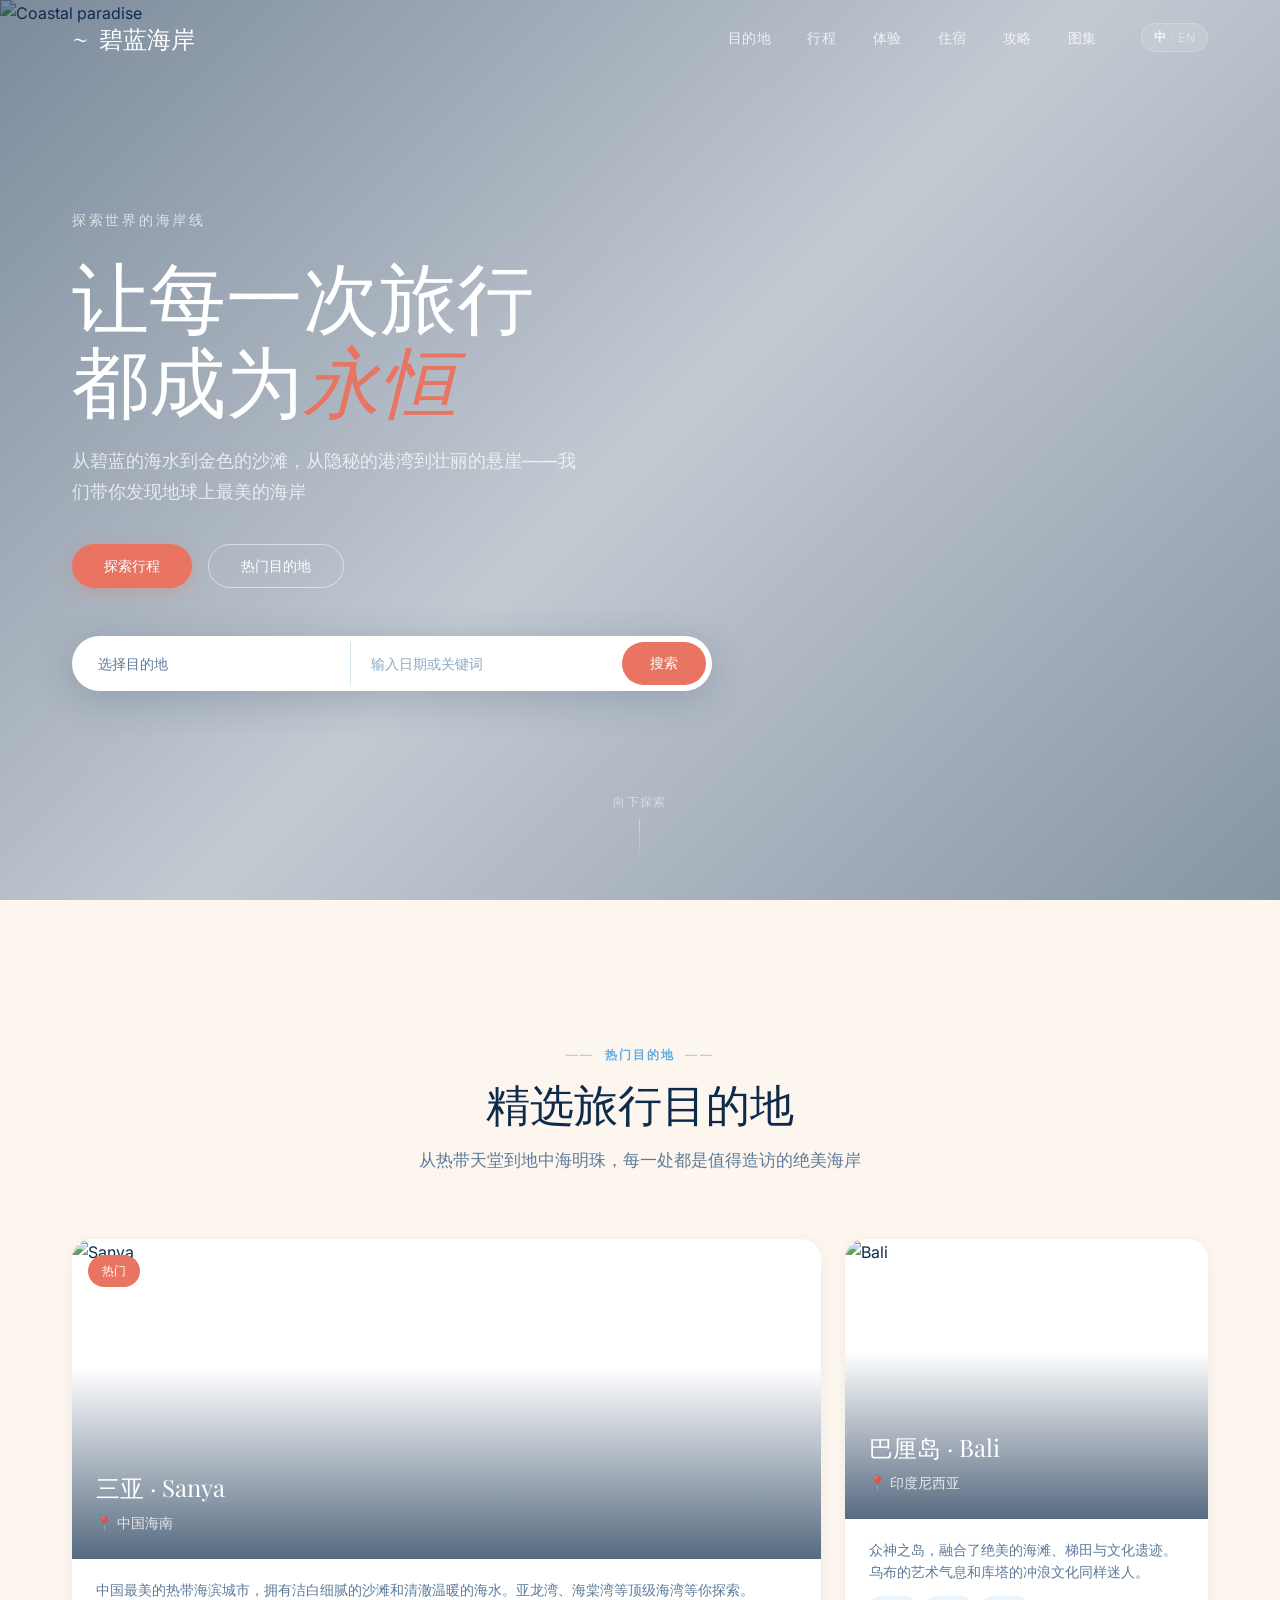
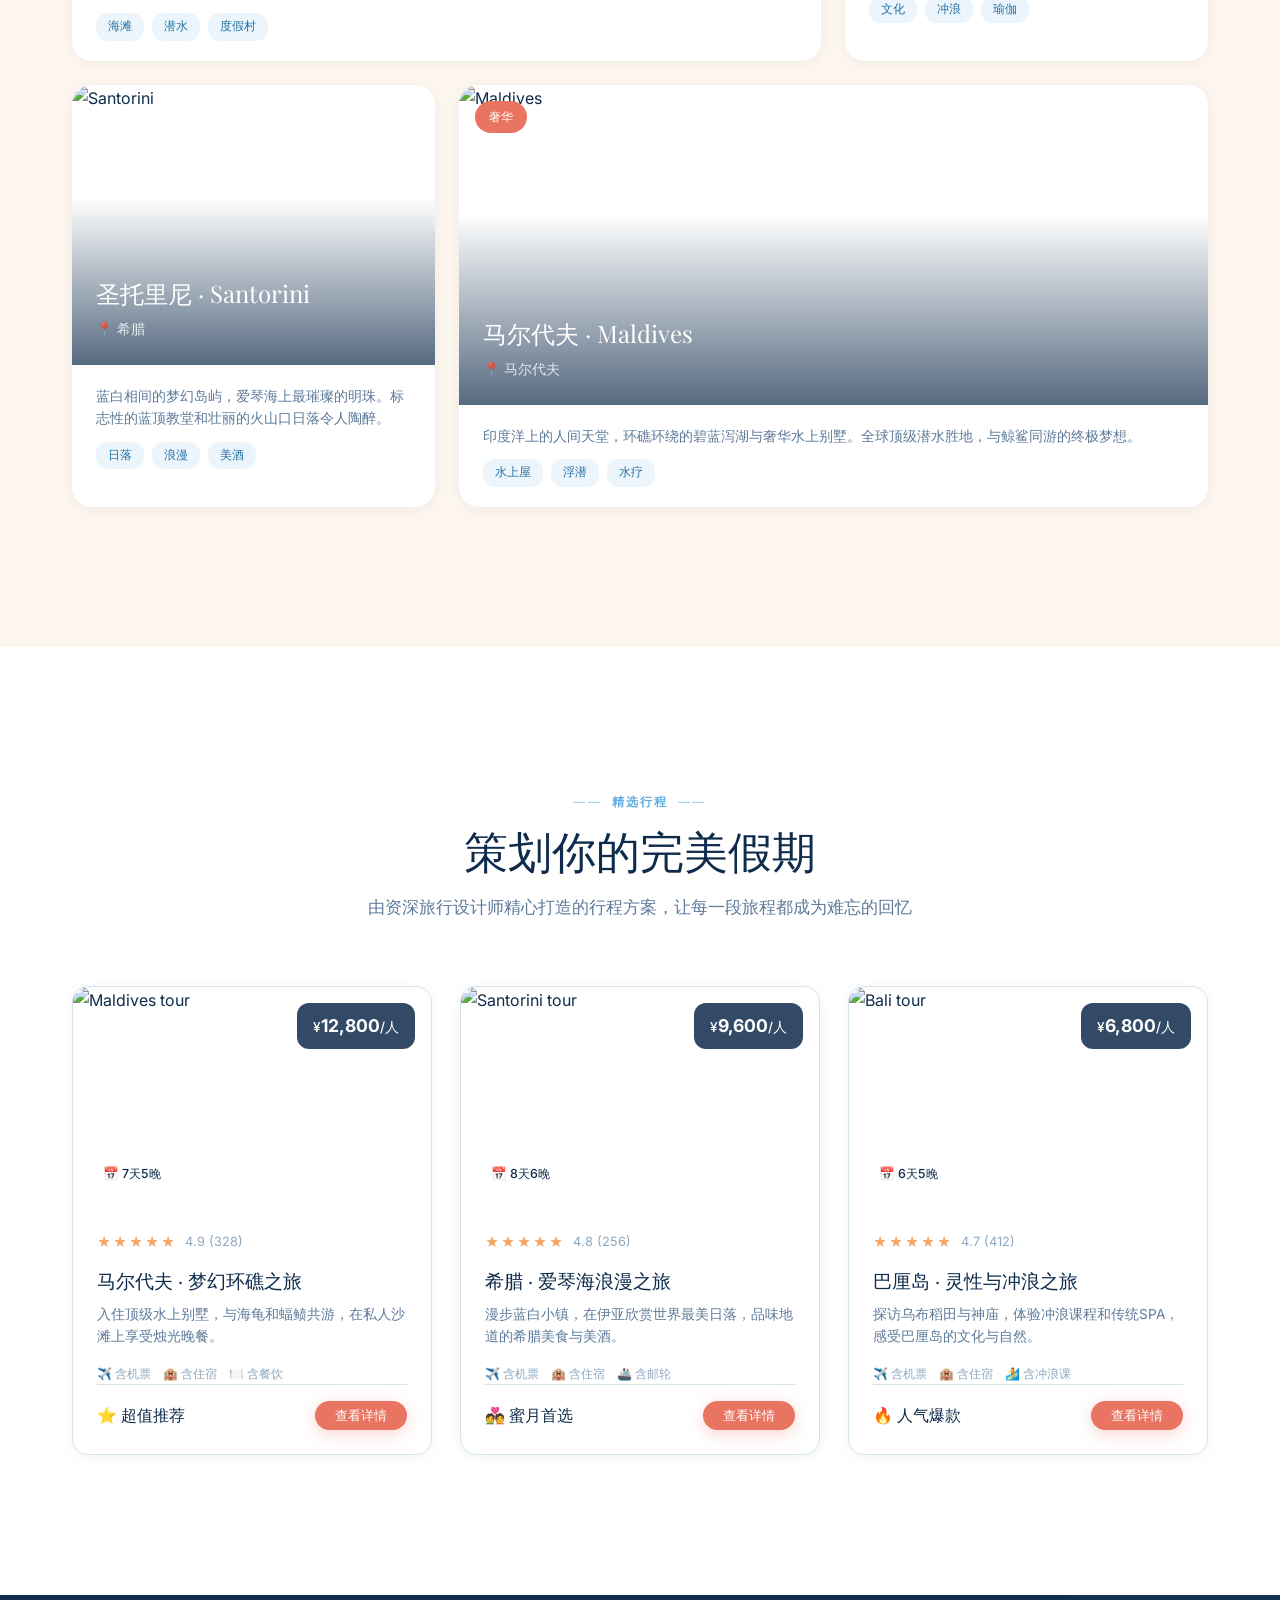
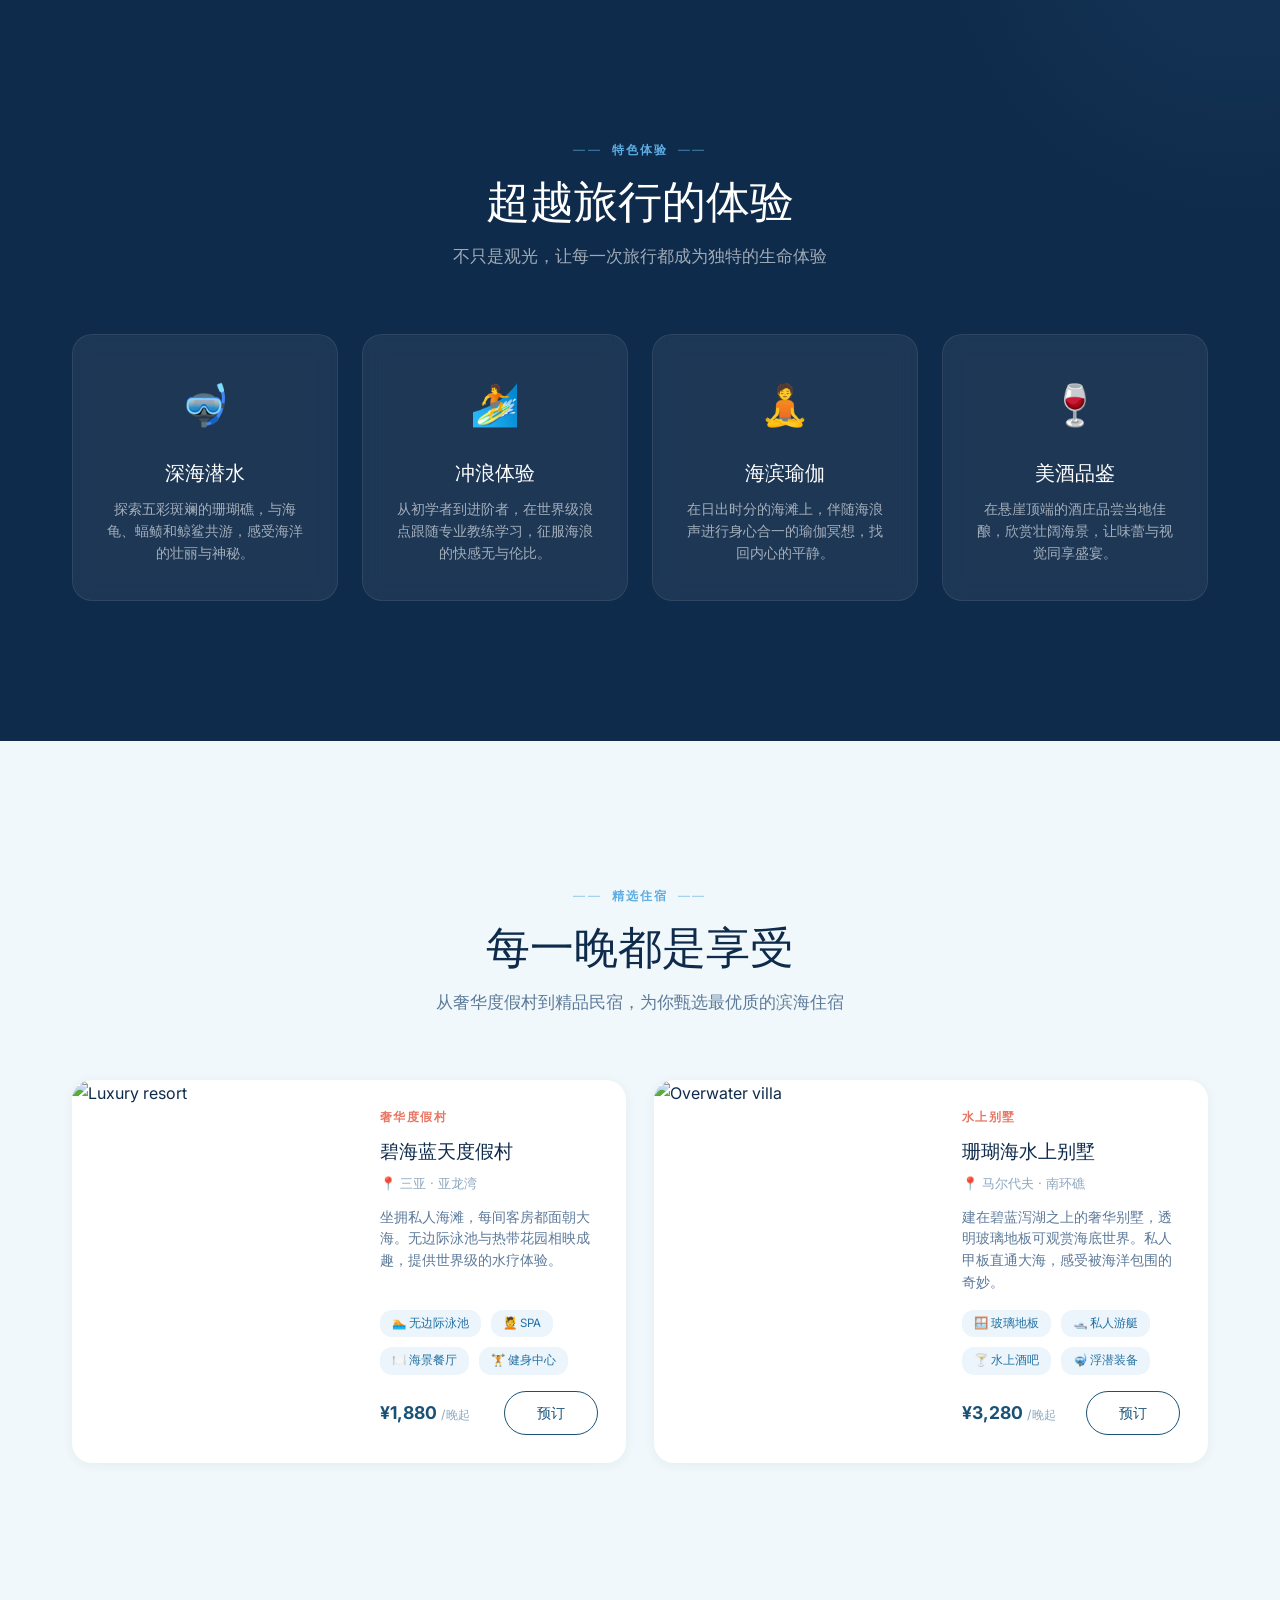
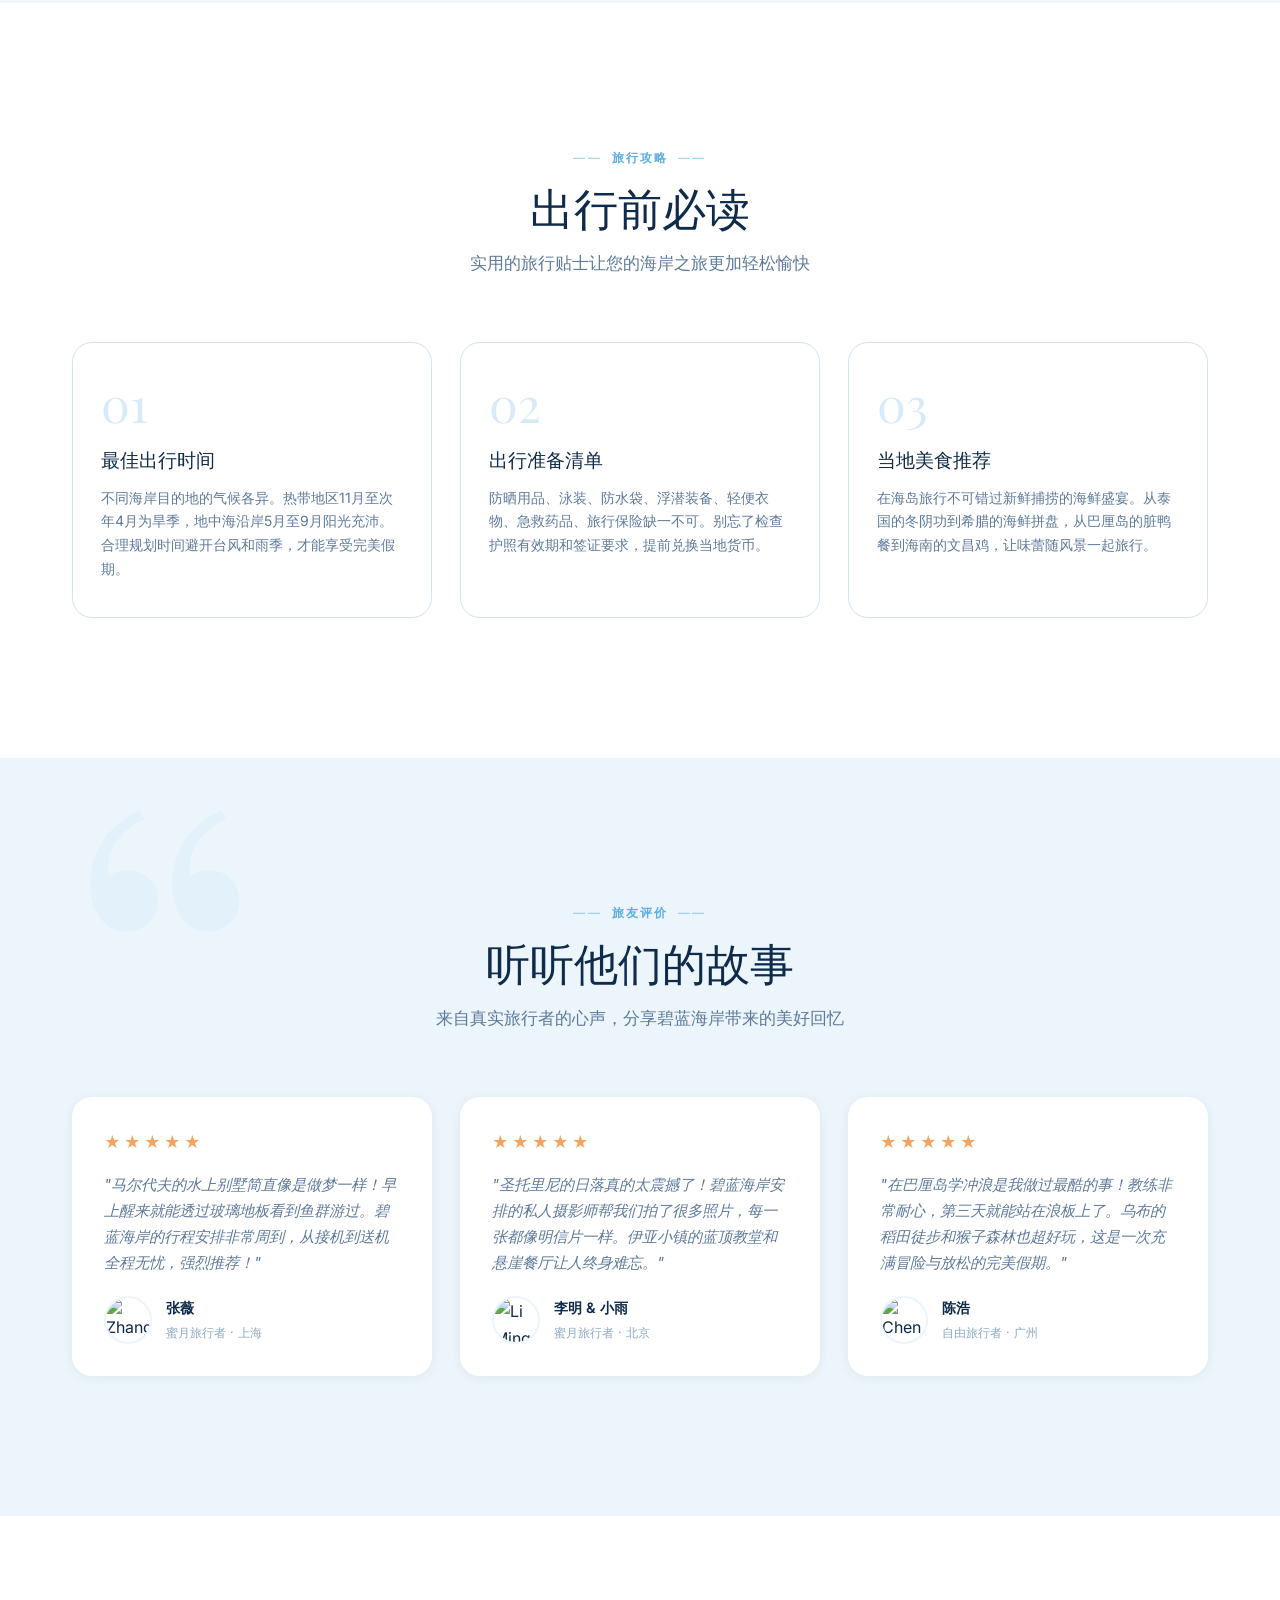
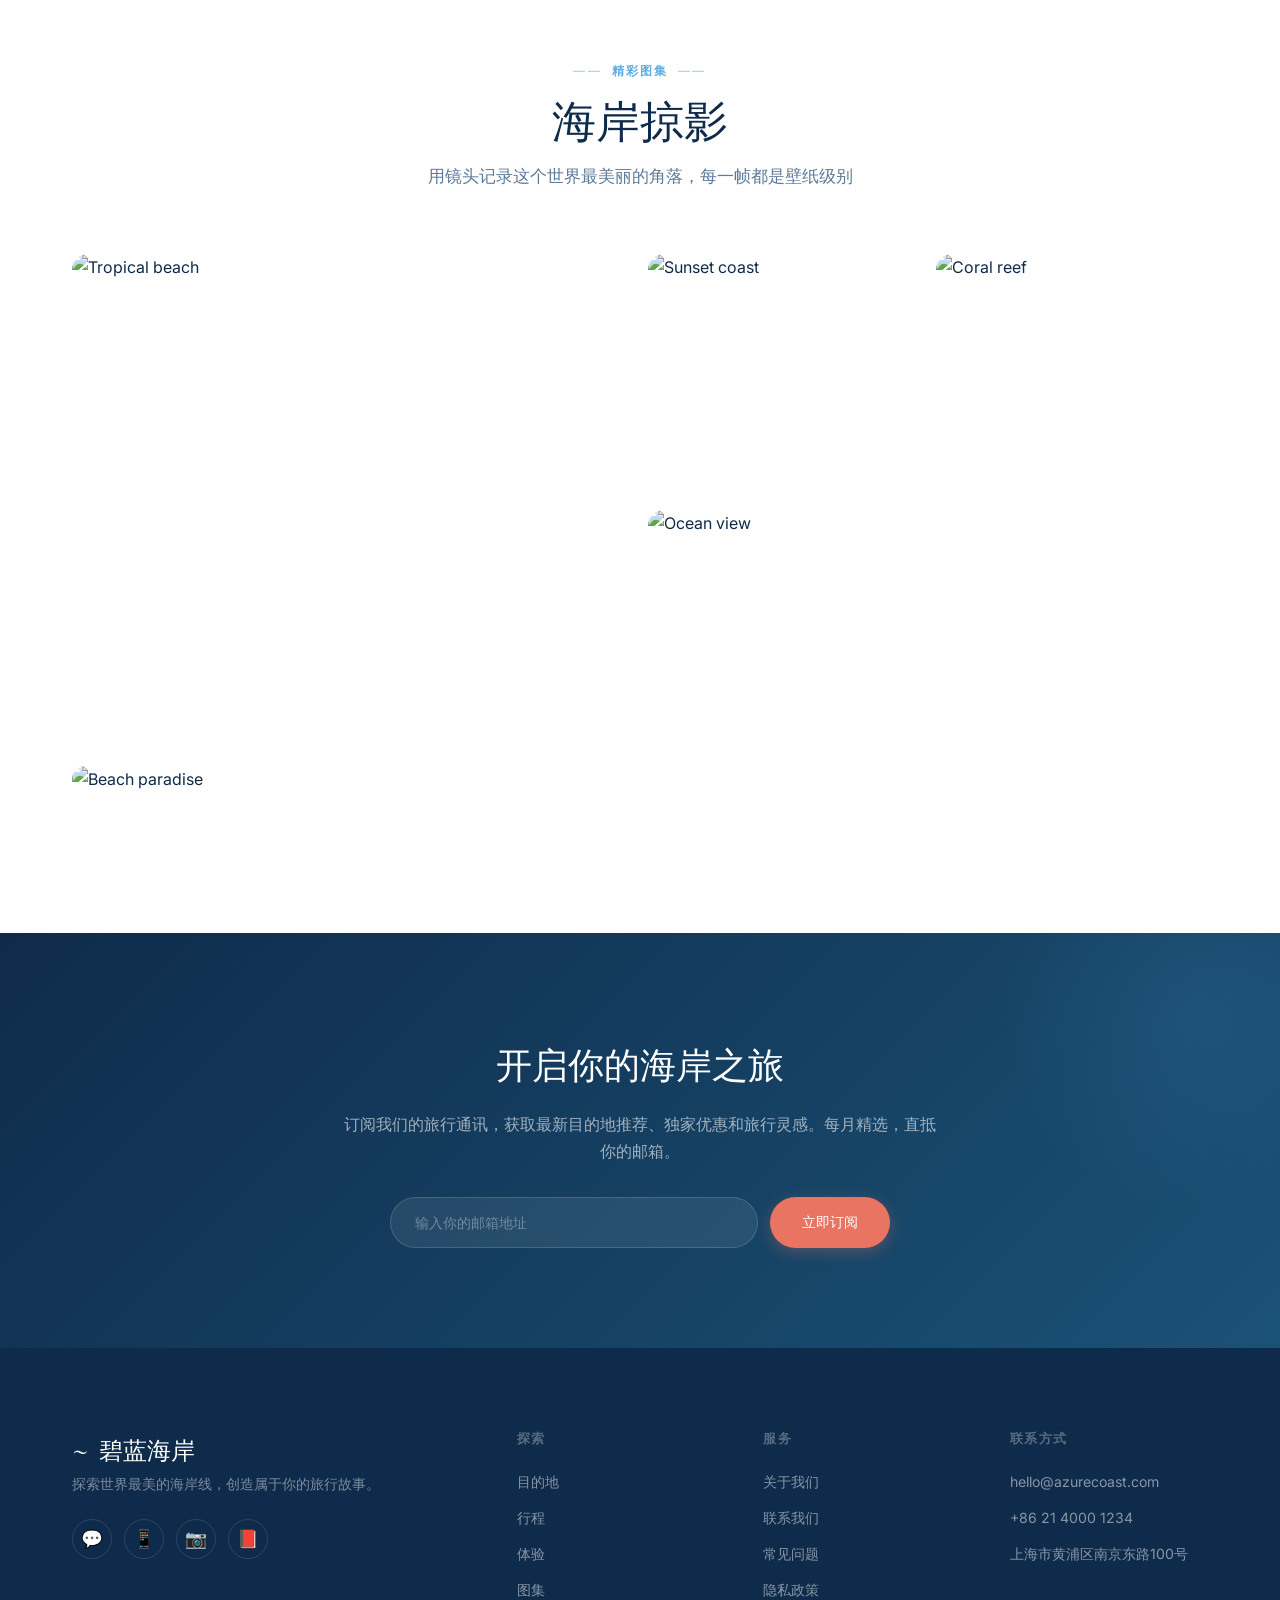
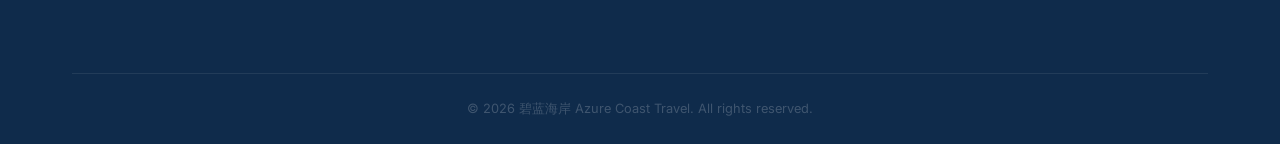
==== index.html @ b71ad3be "Add files via upload" ====
﻿<!DOCTYPE html>
<html lang="zh-CN">
<head>
<meta charset="UTF-8">
<meta name="viewport" content="width=device-width, initial-scale=1.0">
<title>碧蓝海岸 · Azure Coast Travel</title>
<meta name="description" content="碧蓝海岸 — 探索世界最美的海岸线，发现属于你的旅行故事。Azure Coast Travel — Discover the world's most beautiful coastlines.">
<link rel="preconnect" href="https://fonts.googleapis.com">
<link rel="preconnect" href="https://fonts.gstatic.com" crossorigin>
<link href="https://fonts.googleapis.com/css2?family=Playfair+Display:ital,wght@0,400;0,600;1,400&family=Inter:wght@300;400;500;600&display=swap" rel="stylesheet">
<link rel="stylesheet" href="css/style.css">
</head>
<body>

<!-- ========== HEADER ========== -->
<header class="site-header" id="header">
  <div class="header-inner">
    <a href="#" class="logo">
      <span class="logo-icon">~</span>
      <span data-i18n="brand">碧蓝海岸</span>
    </a>
    <nav class="main-nav" id="mainNav">
      <a href="#destinations" data-i18n="nav_dest">目的地</a>
      <a href="#tours" data-i18n="nav_tours">行程</a>
      <a href="#experiences" data-i18n="nav_exp">体验</a>
      <a href="#accommodations" data-i18n="nav_hotels">住宿</a>
      <a href="#guide" data-i18n="nav_guide">攻略</a>
      <a href="#gallery" data-i18n="nav_gallery">图集</a>
      <button class="lang-toggle" id="langToggle" aria-label="Switch language">
        <span class="lang-option active" data-lang="zh">中</span>
        <span class="lang-divider">/</span>
        <span class="lang-option" data-lang="en">EN</span>
      </button>
    </nav>
    <button class="menu-toggle" id="menuToggle" aria-label="Toggle menu">
      <span></span><span></span><span></span>
    </button>
  </div>
</header>

<!-- ========== HERO ========== -->
<section class="hero" id="hero">
  <div class="hero-bg">
    <picture>
      <source srcset="https://images.unsplash.com/photo-1507525428034-b723cf961d3e?w=1920&q=80" media="(min-width: 1200px)">
      <img src="https://images.unsplash.com/photo-1507525428034-b723cf961d3e?w=1200&q=80" alt="Coastal paradise">
    </picture>
  </div>
  <div class="hero-content">
    <p class="hero-suptitle" data-i18n="hero_suptitle">探索世界的海岸线</p>
    <h1 class="hero-title" data-i18n="hero_title">让每一次旅行<br>都成为<em>永恒</em></h1>
    <p class="hero-subtitle" data-i18n="hero_subtitle">从碧蓝的海水到金色的沙滩，从隐秘的港湾到壮丽的悬崖——我们带你发现地球上最美的海岸</p>
    <div class="hero-actions">
      <a href="#tours" class="btn btn-primary" data-i18n="hero_btn_tours">探索行程</a>
      <a href="#destinations" class="btn btn-outline" data-i18n="hero_btn_dest">热门目的地</a>
    </div>
    <div class="hero-search">
      <div class="search-bar">
        <select data-i18n-options="search_dest_options" aria-label="Destination">
          <option value="" data-i18n="search_placeholder_dest">选择目的地</option>
          <option value="sanya">三亚</option>
          <option value="bali">巴厘岛</option>
          <option value="santorini">圣托里尼</option>
          <option value="maldives">马尔代夫</option>
          <option value="phuket">普吉岛</option>
        </select>
        <input type="text" placeholder="输入日期或关键词" data-i18n-placeholder="search_placeholder_date" aria-label="Search">
        <button class="search-btn" data-i18n="search_btn">搜索</button>
      </div>
    </div>
  </div>
  <div class="scroll-indicator">
    <span data-i18n="scroll">向下探索</span>
    <div class="scroll-line"></div>
  </div>
</section>
<!-- ========== DESTINATIONS ========== -->
<section class="section destinations" id="destinations">
  <div class="container">
    <div class="section-header reveal">
      <div class="section-label" data-i18n="label_dest">热门目的地</div>
      <h2 class="section-title" data-i18n="dest_title">精选旅行目的地</h2>
      <p class="section-desc" data-i18n="dest_desc">从热带天堂到地中海明珠，每一处都是值得造访的绝美海岸</p>
    </div>
    <div class="destinations-grid">
      <div class="dest-card reveal">
        <div class="dest-card-image">
          <img src="https://images.unsplash.com/photo-1555400038-63f5ba517a47?w=800&q=80" alt="Sanya" loading="lazy">
          <div class="dest-card-overlay"></div>
          <span class="dest-card-badge" data-i18n="badge_hot">热门</span>
          <div class="dest-card-info">
            <h3 class="dest-card-name">三亚 · Sanya</h3>
            <span class="dest-card-location">📍 中国海南</span>
          </div>
        </div>
        <div class="dest-card-body">
          <p class="dest-card-desc" data-i18n="dest_sanya_desc">中国最美的热带海滨城市，拥有洁白细腻的沙滩和清澈温暖的海水。亚龙湾、海棠湾等顶级海湾等你探索。</p>
          <div class="dest-card-tags">
            <span class="dest-tag" data-i18n="tag_beach">海滩</span>
            <span class="dest-tag" data-i18n="tag_diving">潜水</span>
            <span class="dest-tag" data-i18n="tag_resort">度假村</span>
          </div>
        </div>
      </div>
      <div class="dest-card reveal reveal-delay-1">
        <div class="dest-card-image">
          <img src="https://images.unsplash.com/photo-1537996194471-e657df975ab4?w=600&q=80" alt="Bali" loading="lazy">
          <div class="dest-card-overlay"></div>
          <div class="dest-card-info">
            <h3 class="dest-card-name">巴厘岛 · Bali</h3>
            <span class="dest-card-location">📍 印度尼西亚</span>
          </div>
        </div>
        <div class="dest-card-body">
          <p class="dest-card-desc" data-i18n="dest_bali_desc">众神之岛，融合了绝美的海滩、梯田与文化遗迹。乌布的艺术气息和库塔的冲浪文化同样迷人。</p>
          <div class="dest-card-tags">
            <span class="dest-tag" data-i18n="tag_culture">文化</span>
            <span class="dest-tag" data-i18n="tag_surfing">冲浪</span>
            <span class="dest-tag" data-i18n="tag_yoga">瑜伽</span>
          </div>
        </div>
      </div>
      <div class="dest-card reveal reveal-delay-2">
        <div class="dest-card-image">
          <img src="https://images.unsplash.com/photo-1570077188670-e3a8d69ac5ff?w=600&q=80" alt="Santorini" loading="lazy">
          <div class="dest-card-overlay"></div>
          <div class="dest-card-info">
            <h3 class="dest-card-name">圣托里尼 · Santorini</h3>
            <span class="dest-card-location">📍 希腊</span>
          </div>
        </div>
        <div class="dest-card-body">
          <p class="dest-card-desc" data-i18n="dest_santorini_desc">蓝白相间的梦幻岛屿，爱琴海上最璀璨的明珠。标志性的蓝顶教堂和壮丽的火山口日落令人陶醉。</p>
          <div class="dest-card-tags">
            <span class="dest-tag" data-i18n="tag_sunset">日落</span>
            <span class="dest-tag" data-i18n="tag_romantic">浪漫</span>
            <span class="dest-tag" data-i18n="tag_wine">美酒</span>
          </div>
        </div>
      </div>
      <div class="dest-card reveal">
        <div class="dest-card-image">
          <img src="https://images.unsplash.com/photo-1514282401047-d79a71a590e8?w=800&q=80" alt="Maldives" loading="lazy">
          <div class="dest-card-overlay"></div>
          <span class="dest-card-badge" data-i18n="badge_luxury">奢华</span>
          <div class="dest-card-info">
            <h3 class="dest-card-name">马尔代夫 · Maldives</h3>
            <span class="dest-card-location">📍 马尔代夫</span>
          </div>
        </div>
        <div class="dest-card-body">
          <p class="dest-card-desc" data-i18n="dest_maldives_desc">印度洋上的人间天堂，环礁环绕的碧蓝泻湖与奢华水上别墅。全球顶级潜水胜地，与鲸鲨同游的终极梦想。</p>
          <div class="dest-card-tags">
            <span class="dest-tag" data-i18n="tag_overwater">水上屋</span>
            <span class="dest-tag" data-i18n="tag_snorkeling">浮潜</span>
            <span class="dest-tag" data-i18n="tag_spa">水疗</span>
          </div>
        </div>
      </div>
    </div>
  </div>
</section>
<!-- ========== FEATURED TOURS ========== -->
<section class="section featured-tours" id="tours">
  <div class="container">
    <div class="section-header reveal">
      <div class="section-label" data-i18n="label_tours">精选行程</div>
      <h2 class="section-title" data-i18n="tours_title">策划你的完美假期</h2>
      <p class="section-desc" data-i18n="tours_desc">由资深旅行设计师精心打造的行程方案，让每一段旅程都成为难忘的回忆</p>
    </div>
    <div class="tours-grid">
      <div class="tour-card reveal">
        <div class="tour-card-image">
          <img src="https://images.unsplash.com/photo-1502851211256-709401b51ea7?w=600&q=80" alt="Maldives tour" loading="lazy">
          <div class="tour-card-price">¥<span>12,800</span>/人</div>
          <div class="tour-card-duration">📅 7天5晚</div>
        </div>
        <div class="tour-card-body">
          <div class="tour-card-rating">
            <span class="stars">★★★★★</span>
            <span class="rating-num">4.9 (328)</span>
          </div>
          <h3 class="tour-card-title" data-i18n="tour_01_title">马尔代夫 · 梦幻环礁之旅</h3>
          <p class="tour-card-desc" data-i18n="tour_01_desc">入住顶级水上别墅，与海龟和蝠鲼共游，在私人沙滩上享受烛光晚餐。</p>
          <div class="tour-inclusions">
            <span>✈️ 含机票</span>
            <span>🏨 含住宿</span>
            <span>🍽️ 含餐饮</span>
          </div>
          <div class="tour-card-footer">
            <span class="tour-card-rating" style="margin:0">⭐ 超值推荐</span>
            <a href="#" class="btn btn-primary" data-i18n="btn_detail">查看详情</a>
          </div>
        </div>
      </div>
      <div class="tour-card reveal reveal-delay-1">
        <div class="tour-card-image">
          <img src="https://images.unsplash.com/photo-1533104816931-20fa691ff6ca?w=600&q=80" alt="Santorini tour" loading="lazy">
          <div class="tour-card-price">¥<span>9,600</span>/人</div>
          <div class="tour-card-duration">📅 8天6晚</div>
        </div>
        <div class="tour-card-body">
          <div class="tour-card-rating">
            <span class="stars">★★★★★</span>
            <span class="rating-num">4.8 (256)</span>
          </div>
          <h3 class="tour-card-title" data-i18n="tour_02_title">希腊 · 爱琴海浪漫之旅</h3>
          <p class="tour-card-desc" data-i18n="tour_02_desc">漫步蓝白小镇，在伊亚欣赏世界最美日落，品味地道的希腊美食与美酒。</p>
          <div class="tour-inclusions">
            <span>✈️ 含机票</span>
            <span>🏨 含住宿</span>
            <span>🚢 含邮轮</span>
          </div>
          <div class="tour-card-footer">
            <span class="tour-card-rating" style="margin:0">💑 蜜月首选</span>
            <a href="#" class="btn btn-primary" data-i18n="btn_detail">查看详情</a>
          </div>
        </div>
      </div>
      <div class="tour-card reveal reveal-delay-2">
        <div class="tour-card-image">
          <img src="https://images.unsplash.com/photo-1519046904884-53103b34b1b5?w=600&q=80" alt="Bali tour" loading="lazy">
          <div class="tour-card-price">¥<span>6,800</span>/人</div>
          <div class="tour-card-duration">📅 6天5晚</div>
        </div>
        <div class="tour-card-body">
          <div class="tour-card-rating">
            <span class="stars">★★★★★</span>
            <span class="rating-num">4.7 (412)</span>
          </div>
          <h3 class="tour-card-title" data-i18n="tour_03_title">巴厘岛 · 灵性与冲浪之旅</h3>
          <p class="tour-card-desc" data-i18n="tour_03_desc">探访乌布稻田与神庙，体验冲浪课程和传统SPA，感受巴厘岛的文化与自然。</p>
          <div class="tour-inclusions">
            <span>✈️ 含机票</span>
            <span>🏨 含住宿</span>
            <span>🏄 含冲浪课</span>
          </div>
          <div class="tour-card-footer">
            <span class="tour-card-rating" style="margin:0">🔥 人气爆款</span>
            <a href="#" class="btn btn-primary" data-i18n="btn_detail">查看详情</a>
          </div>
        </div>
      </div>
    </div>
  </div>
</section>
<!-- ========== EXPERIENCES ========== -->
<section class="section experiences" id="experiences">
  <div class="container">
    <div class="section-header reveal">
      <div class="section-label" data-i18n="label_exp">特色体验</div>
      <h2 class="section-title" data-i18n="exp_title">超越旅行的体验</h2>
      <p class="section-desc" data-i18n="exp_desc">不只是观光，让每一次旅行都成为独特的生命体验</p>
    </div>
    <div class="exp-grid">
      <div class="exp-card reveal">
        <span class="exp-icon">🤿</span>
        <h3 data-i18n="exp_01_title">深海潜水</h3>
        <p data-i18n="exp_01_desc">探索五彩斑斓的珊瑚礁，与海龟、蝠鲼和鲸鲨共游，感受海洋的壮丽与神秘。</p>
      </div>
      <div class="exp-card reveal reveal-delay-1">
        <span class="exp-icon">🏄</span>
        <h3 data-i18n="exp_02_title">冲浪体验</h3>
        <p data-i18n="exp_02_desc">从初学者到进阶者，在世界级浪点跟随专业教练学习，征服海浪的快感无与伦比。</p>
      </div>
      <div class="exp-card reveal reveal-delay-2">
        <span class="exp-icon">🧘</span>
        <h3 data-i18n="exp_03_title">海滨瑜伽</h3>
        <p data-i18n="exp_03_desc">在日出时分的海滩上，伴随海浪声进行身心合一的瑜伽冥想，找回内心的平静。</p>
      </div>
      <div class="exp-card reveal reveal-delay-3">
        <span class="exp-icon">🍷</span>
        <h3 data-i18n="exp_04_title">美酒品鉴</h3>
        <p data-i18n="exp_04_desc">在悬崖顶端的酒庄品尝当地佳酿，欣赏壮阔海景，让味蕾与视觉同享盛宴。</p>
      </div>
    </div>
  </div>
</section>

<!-- ========== ACCOMMODATIONS ========== -->
<section class="section accommodations" id="accommodations">
  <div class="container">
    <div class="section-header reveal">
      <div class="section-label" data-i18n="label_hotels">精选住宿</div>
      <h2 class="section-title" data-i18n="hotels_title">每一晚都是享受</h2>
      <p class="section-desc" data-i18n="hotels_desc">从奢华度假村到精品民宿，为你甄选最优质的滨海住宿</p>
    </div>
    <div class="accomm-grid">
      <div class="accomm-card reveal">
        <div class="accomm-image">
          <img src="https://images.unsplash.com/photo-1520250497591-112f2f40a3f4?w=600&q=80" alt="Luxury resort" loading="lazy">
        </div>
        <div class="accomm-body">
          <span class="accomm-type" data-i18n="type_luxury">奢华度假村</span>
          <h3 class="accomm-name" data-i18n="hotel_01_name">碧海蓝天度假村</h3>
          <span class="accomm-location" data-i18n="hotel_01_loc">📍 三亚 · 亚龙湾</span>
          <p class="accomm-desc" data-i18n="hotel_01_desc">坐拥私人海滩，每间客房都面朝大海。无边际泳池与热带花园相映成趣，提供世界级的水疗体验。</p>
          <div class="accomm-amenities">
            <span class="amenity">🏊 无边际泳池</span>
            <span class="amenity">💆 SPA</span>
            <span class="amenity">🍽️ 海景餐厅</span>
            <span class="amenity">🏋️ 健身中心</span>
          </div>
          <div class="accomm-footer">
            <span class="accomm-price">¥1,880 <small>/晚起</small></span>
            <a href="#" class="btn btn-outline-dark" data-i18n="btn_book">预订</a>
          </div>
        </div>
      </div>
      <div class="accomm-card reveal reveal-delay-1">
        <div class="accomm-image">
          <img src="https://images.unsplash.com/photo-1571896349842-33c89424de2d?w=600&q=80" alt="Overwater villa" loading="lazy">
        </div>
        <div class="accomm-body">
          <span class="accomm-type" data-i18n="type_overwater">水上别墅</span>
          <h3 class="accomm-name" data-i18n="hotel_02_name">珊瑚海水上别墅</h3>
          <span class="accomm-location" data-i18n="hotel_02_loc">📍 马尔代夫 · 南环礁</span>
          <p class="accomm-desc" data-i18n="hotel_02_desc">建在碧蓝泻湖之上的奢华别墅，透明玻璃地板可观赏海底世界。私人甲板直通大海，感受被海洋包围的奇妙。</p>
          <div class="accomm-amenities">
            <span class="amenity">🪟 玻璃地板</span>
            <span class="amenity">🛥️ 私人游艇</span>
            <span class="amenity">🍸 水上酒吧</span>
            <span class="amenity">🤿 浮潜装备</span>
          </div>
          <div class="accomm-footer">
            <span class="accomm-price">¥3,280 <small>/晚起</small></span>
            <a href="#" class="btn btn-outline-dark" data-i18n="btn_book">预订</a>
          </div>
        </div>
      </div>
    </div>
  </div>
</section>
<!-- ========== TRAVEL GUIDE ========== -->
<section class="section travel-guide" id="guide">
  <div class="container">
    <div class="section-header reveal">
      <div class="section-label" data-i18n="label_guide">旅行攻略</div>
      <h2 class="section-title" data-i18n="guide_title">出行前必读</h2>
      <p class="section-desc" data-i18n="guide_desc">实用的旅行贴士让您的海岸之旅更加轻松愉快</p>
    </div>
    <div class="guide-grid">
      <div class="guide-card reveal">
        <div class="guide-num">01</div>
        <h3 data-i18n="guide_01_title">最佳出行时间</h3>
        <p data-i18n="guide_01_desc">不同海岸目的地的气候各异。热带地区11月至次年4月为旱季，地中海沿岸5月至9月阳光充沛。合理规划时间避开台风和雨季，才能享受完美假期。</p>
      </div>
      <div class="guide-card reveal reveal-delay-1">
        <div class="guide-num">02</div>
        <h3 data-i18n="guide_02_title">出行准备清单</h3>
        <p data-i18n="guide_02_desc">防晒用品、泳装、防水袋、浮潜装备、轻便衣物、急救药品、旅行保险缺一不可。别忘了检查护照有效期和签证要求，提前兑换当地货币。</p>
      </div>
      <div class="guide-card reveal reveal-delay-2">
        <div class="guide-num">03</div>
        <h3 data-i18n="guide_03_title">当地美食推荐</h3>
        <p data-i18n="guide_03_desc">在海岛旅行不可错过新鲜捕捞的海鲜盛宴。从泰国的冬阴功到希腊的海鲜拼盘，从巴厘岛的脏鸭餐到海南的文昌鸡，让味蕾随风景一起旅行。</p>
      </div>
    </div>
  </div>
</section>

<!-- ========== TESTIMONIALS ========== -->
<section class="section testimonials" id="testimonials">
  <div class="container">
    <div class="section-header reveal">
      <div class="section-label" data-i18n="label_reviews">旅友评价</div>
      <h2 class="section-title" data-i18n="reviews_title">听听他们的故事</h2>
      <p class="section-desc" data-i18n="reviews_desc">来自真实旅行者的心声，分享碧蓝海岸带来的美好回忆</p>
    </div>
    <div class="testimonials-grid">
      <div class="testimonial-card reveal">
        <div class="testimonial-stars">★★★★★</div>
        <p class="testimonial-text" data-i18n="review_01_text">"马尔代夫的水上别墅简直像是做梦一样！早上醒来就能透过玻璃地板看到鱼群游过。碧蓝海岸的行程安排非常周到，从接机到送机全程无忧，强烈推荐！"</p>
        <div class="testimonial-author">
          <div class="testimonial-avatar">
            <img src="https://images.unsplash.com/photo-1494790108377-be9c29b29330?w=100&q=80" alt="Zhang Wei" loading="lazy">
          </div>
          <div>
            <div class="testimonial-name">张薇</div>
            <div class="testimonial-role" data-i18n="review_01_role">蜜月旅行者 · 上海</div>
          </div>
        </div>
      </div>
      <div class="testimonial-card reveal reveal-delay-1">
        <div class="testimonial-stars">★★★★★</div>
        <p class="testimonial-text" data-i18n="review_02_text">"圣托里尼的日落真的太震撼了！碧蓝海岸安排的私人摄影师帮我们拍了很多照片，每一张都像明信片一样。伊亚小镇的蓝顶教堂和悬崖餐厅让人终身难忘。"</p>
        <div class="testimonial-author">
          <div class="testimonial-avatar">
            <img src="https://images.unsplash.com/photo-1507003211169-0a1dd7228f2d?w=100&q=80" alt="Li Ming" loading="lazy">
          </div>
          <div>
            <div class="testimonial-name">李明 & 小雨</div>
            <div class="testimonial-role" data-i18n="review_02_role">蜜月旅行者 · 北京</div>
          </div>
        </div>
      </div>
      <div class="testimonial-card reveal reveal-delay-2">
        <div class="testimonial-stars">★★★★★</div>
        <p class="testimonial-text" data-i18n="review_03_text">"在巴厘岛学冲浪是我做过最酷的事！教练非常耐心，第三天就能站在浪板上了。乌布的稻田徒步和猴子森林也超好玩，这是一次充满冒险与放松的完美假期。"</p>
        <div class="testimonial-author">
          <div class="testimonial-avatar">
            <img src="https://images.unsplash.com/photo-1500648767791-00dcc994a43e?w=100&q=80" alt="Chen Hao" loading="lazy">
          </div>
          <div>
            <div class="testimonial-name">陈浩</div>
            <div class="testimonial-role" data-i18n="review_03_role">自由旅行者 · 广州</div>
          </div>
        </div>
      </div>
    </div>
  </div>
</section>
<!-- ========== GALLERY ========== -->
<section class="section gallery" id="gallery">
  <div class="container">
    <div class="section-header reveal">
      <div class="section-label" data-i18n="label_gallery">精彩图集</div>
      <h2 class="section-title" data-i18n="gallery_title">海岸掠影</h2>
      <p class="section-desc" data-i18n="gallery_desc">用镜头记录这个世界最美丽的角落，每一帧都是壁纸级别</p>
    </div>
    <div class="gallery-grid">
      <div class="gallery-item reveal">
        <img src="https://images.unsplash.com/photo-1505228395891-9a51e7e86bf6?w=800&q=80" alt="Tropical beach" loading="lazy">
        <div class="gallery-item-overlay"><span data-i18n="gallery_01">热带海滩</span></div>
      </div>
      <div class="gallery-item reveal reveal-delay-1">
        <img src="https://images.unsplash.com/photo-1502780401007-492f44d5cf87?w=400&q=80" alt="Sunset coast" loading="lazy">
        <div class="gallery-item-overlay"><span data-i18n="gallery_02">海岸日落</span></div>
      </div>
      <div class="gallery-item reveal reveal-delay-1">
        <img src="https://images.unsplash.com/photo-1505228395891-9a51e7e86bf6?w=400&q=80" alt="Coral reef" loading="lazy">
        <div class="gallery-item-overlay"><span data-i18n="gallery_03">珊瑚秘境</span></div>
      </div>
      <div class="gallery-item reveal">
        <img src="https://images.unsplash.com/photo-1502780401007-492f44d5cf87?w=400&q=80" alt="Ocean view" loading="lazy">
        <div class="gallery-item-overlay"><span data-i18n="gallery_04">蔚蓝海岸</span></div>
      </div>
      <div class="gallery-item reveal">
        <img src="https://images.unsplash.com/photo-1505228395891-9a51e7e86bf6?w=800&q=80" alt="Beach paradise" loading="lazy">
        <div class="gallery-item-overlay"><span data-i18n="gallery_05">天堂沙滩</span></div>
      </div>
    </div>
  </div>
</section>

<!-- ========== NEWSLETTER ========== -->
<section class="newsletter" id="newsletter">
  <div class="container">
    <div class="newsletter-content reveal">
      <h2 data-i18n="newsletter_title">开启你的海岸之旅</h2>
      <p data-i18n="newsletter_desc">订阅我们的旅行通讯，获取最新目的地推荐、独家优惠和旅行灵感。每月精选，直抵你的邮箱。</p>
      <form class="newsletter-form" onsubmit="event.preventDefault();alert(document.documentElement.lang==='zh'?'已订阅，感谢关注！':'Subscribed! Thank you!');">
        <input type="email" placeholder="输入你的邮箱地址" data-i18n-placeholder="newsletter_placeholder" required>
        <button type="submit" class="btn btn-primary" data-i18n="newsletter_btn">立即订阅</button>
      </form>
    </div>
  </div>
</section>

<!-- ========== FOOTER ========== -->
<footer class="site-footer">
  <div class="container">
    <div class="footer-main">
      <div class="footer-brand">
        <a href="#" class="logo">
          <span class="logo-icon">~</span>
          <span data-i18n="brand">碧蓝海岸</span>
        </a>
        <p class="footer-tagline" data-i18n="footer_tagline">探索世界最美的海岸线，创造属于你的旅行故事。</p>
        <div class="footer-social">
          <a href="#" aria-label="WeChat">💬</a>
          <a href="#" aria-label="Weibo">📱</a>
          <a href="#" aria-label="Instagram">📷</a>
          <a href="#" aria-label="Xiaohongshu">📕</a>
        </div>
      </div>
      <div class="footer-col">
        <h5 data-i18n="footer_explore">探索</h5>
        <a href="#destinations" data-i18n="nav_dest">目的地</a>
        <a href="#tours" data-i18n="nav_tours">精选行程</a>
        <a href="#experiences" data-i18n="nav_exp">特色体验</a>
        <a href="#gallery" data-i18n="nav_gallery">精彩图集</a>
      </div>
      <div class="footer-col">
        <h5 data-i18n="footer_service">服务</h5>
        <a href="#" data-i18n="footer_about">关于我们</a>
        <a href="#" data-i18n="footer_contact">联系我们</a>
        <a href="#" data-i18n="footer_faq">常见问题</a>
        <a href="#" data-i18n="footer_privacy">隐私政策</a>
      </div>
      <div class="footer-col">
        <h5 data-i18n="footer_contact_title">联系方式</h5>
        <a href="mailto:hello@azurecoast.com">hello@azurecoast.com</a>
        <a href="tel:+862140001234">+86 21 4000 1234</a>
        <a href="#" data-i18n="footer_address">上海市黄浦区南京东路100号</a>
      </div>
    </div>
    <div class="footer-bottom">
      <p data-i18n="footer_copyright">© 2026 碧蓝海岸 Azure Coast Travel. All rights reserved.</p>
    </div>
  </div>
</footer>

<script src="js/script.js"></script>
</body>
</html>
---- css/style.css ----
﻿/* ============================================
   碧蓝海岸 · Azure Coast Travel — Coastal Fresh
   ============================================ */
*, *::before, *::after { margin:0; padding:0; box-sizing:border-box; }
html { scroll-behavior:smooth; scroll-padding-top:80px; }
:root {
  --color-ocean-deep:#0F2B4B; --color-ocean:#1A5276; --color-ocean-mid:#2471A3;
  --color-ocean-light:#5DADE2; --color-sky:#D6EAF8; --color-sky-light:#EBF5FB;
  --color-sand:#F5E6D3; --color-sand-light:#FDF6EF; --color-coral:#E87461;
  --color-coral-hover:#D45D4A; --color-sunset:#F4A460; --color-foam:#F0F8FB;
  --color-white:#FFFFFF; --color-text:#0F2B4B; --color-text-secondary:#5D7A9A;
  --color-text-muted:#8DA8C0; --color-border:#D4E4ED; --color-card-bg:#FFFFFF;
  --color-rating:#F4A460;
  --font-display:'Playfair Display',Georgia,serif;
  --font-body:'Inter',-apple-system,sans-serif;
  --transition-slow:0.7s cubic-bezier(0.22,1,0.36,1);
  --transition-base:0.4s cubic-bezier(0.22,1,0.36,1);
  --transition-fast:0.25s ease;
  --shadow-sm:0 2px 12px rgba(15,43,75,0.06);
  --shadow-md:0 8px 32px rgba(15,43,75,0.08);
  --shadow-card-hover:0 20px 56px rgba(15,43,75,0.15);
  --nav-height:76px; --section-padding:140px 0; --container-width:1200px;
}
body { font-family:var(--font-body); font-weight:400; font-size:16px; line-height:1.7; color:var(--color-text); background:var(--color-white); -webkit-font-smoothing:antialiased; overflow-x:hidden; }
img { display:block; max-width:100%; height:auto; }
a { color:inherit; text-decoration:none; transition:color var(--transition-fast); }
ul { list-style:none; }
.container { width:100%; max-width:var(--container-width); margin:0 auto; padding:0 32px; }
.section { padding:var(--section-padding); }
.section-header { text-align:center; margin-bottom:64px; }
.section-label { display:inline-block; font-size:0.75rem; font-weight:600; letter-spacing:0.18em; text-transform:uppercase; color:var(--color-ocean-light); margin-bottom:12px; }
.section-label::before,.section-label::after { content:'\2014\2014'; margin:0 10px; opacity:0.5; }
.section-title { font-family:var(--font-display); font-size:2.75rem; font-weight:400; line-height:1.2; margin-bottom:16px; }
.section-desc { font-size:1.05rem; color:var(--color-text-secondary); max-width:600px; margin:0 auto; line-height:1.7; }
.btn { display:inline-flex; align-items:center; gap:8px; padding:14px 32px; border-radius:50px; font-family:var(--font-body); font-size:0.9rem; font-weight:500; cursor:pointer; transition:all var(--transition-base); border:none; line-height:1; }
.btn-primary { background:var(--color-coral); color:var(--color-white); box-shadow:0 4px 16px rgba(232,116,97,0.3); }
.btn-primary:hover { background:var(--color-coral-hover); box-shadow:0 8px 28px rgba(232,116,97,0.4); transform:translateY(-2px); }
.btn-outline { background:transparent; color:var(--color-white); border:1.5px solid rgba(255,255,255,0.5); }
.btn-outline:hover { border-color:var(--color-white); background:rgba(255,255,255,0.1); transform:translateY(-2px); }
.btn-outline-dark { background:transparent; color:var(--color-ocean); border:1.5px solid var(--color-ocean); }
.btn-outline-dark:hover { background:var(--color-ocean); color:var(--color-white); transform:translateY(-2px); }
/* ===== HEADER ===== */
.site-header { position:fixed; top:0; left:0; right:0; z-index:1000; height:var(--nav-height); transition:background var(--transition-base),box-shadow var(--transition-base); }
.site-header.scrolled { background:rgba(255,255,255,0.88); backdrop-filter:blur(18px) saturate(1.4); box-shadow:0 1px 0 var(--color-border); }
.header-inner { max-width:var(--container-width); margin:0 auto; padding:0 32px; height:100%; display:flex; align-items:center; justify-content:space-between; }
.logo { display:flex; align-items:center; gap:10px; font-family:var(--font-display); font-size:1.5rem; color:var(--color-white); transition:opacity var(--transition-fast); }
.logo-icon { font-size:1.6rem; }
.site-header.scrolled .logo { color:var(--color-ocean-deep); }
.main-nav { display:flex; align-items:center; gap:36px; }
.main-nav a { font-size:0.875rem; letter-spacing:0.04em; color:rgba(255,255,255,0.8); position:relative; padding:4px 0; transition:color var(--transition-fast); }
.site-header.scrolled .main-nav a { color:var(--color-text-secondary); }
.main-nav a::after { content:''; position:absolute; bottom:-2px; left:0; width:0; height:2px; background:var(--color-coral); transition:width var(--transition-base); border-radius:2px; }
.main-nav a:hover { color:var(--color-white); }
.site-header.scrolled .main-nav a:hover { color:var(--color-text); }
.main-nav a:hover::after { width:100%; }
.lang-toggle { display:flex; align-items:center; gap:4px; background:rgba(255,255,255,0.12); border:1px solid rgba(255,255,255,0.2); border-radius:20px; padding:5px 12px; cursor:pointer; font-family:var(--font-body); font-size:0.78rem; color:rgba(255,255,255,0.8); transition:all var(--transition-fast); margin-left:8px; }
.site-header.scrolled .lang-toggle { background:var(--color-sky-light); border-color:var(--color-border); color:var(--color-text-secondary); }
.lang-option { transition:opacity var(--transition-fast); opacity:0.5; }
.lang-option.active { opacity:1; font-weight:600; }
.lang-divider { opacity:0.3; font-size:0.7rem; }
.menu-toggle { display:none; flex-direction:column; gap:5px; background:none; border:none; cursor:pointer; padding:4px; }
.menu-toggle span { display:block; width:24px; height:2px; background:var(--color-white); border-radius:2px; transition:all var(--transition-fast); }
.site-header.scrolled .menu-toggle span { background:var(--color-text); }
/* ===== HERO ===== */
.hero { position:relative; height:100vh; min-height:700px; display:flex; align-items:center; overflow:hidden; }
.hero-bg { position:absolute; inset:0; z-index:0; }
.hero-bg::after { content:''; position:absolute; inset:0; background:linear-gradient(135deg,rgba(15,43,75,0.55) 0%,rgba(15,43,75,0.25) 50%,rgba(15,43,75,0.5) 100%); z-index:1; }
.hero-bg img { width:100%; height:100%; object-fit:cover; }
.hero-content { position:relative; z-index:2; max-width:var(--container-width); margin:0 auto; padding:0 32px; width:100%; }
.hero-suptitle { font-size:0.85rem; font-weight:500; letter-spacing:0.2em; text-transform:uppercase; color:rgba(255,255,255,0.7); margin-bottom:20px; animation:fadeUp 1s 0.2s both; }
.hero-title { font-family:var(--font-display); font-size:clamp(3rem,6vw,5rem); font-weight:400; line-height:1.1; color:var(--color-white); margin-bottom:24px; max-width:700px; animation:fadeUp 1s 0.4s both; }
.hero-title em { font-style:italic; color:var(--color-coral); }
.hero-subtitle { font-size:1.1rem; color:rgba(255,255,255,0.75); max-width:520px; line-height:1.8; margin-bottom:36px; animation:fadeUp 1s 0.6s both; }
.hero-actions { display:flex; gap:16px; flex-wrap:wrap; animation:fadeUp 1s 0.8s both; }
.hero-search { position:relative; z-index:2; margin-top:48px; max-width:640px; animation:fadeUp 1s 1s both; }
.search-bar { display:flex; background:var(--color-white); border-radius:60px; padding:6px; box-shadow:0 8px 40px rgba(15,43,75,0.2); }
.search-bar select,.search-bar input { flex:1; border:none; outline:none; padding:12px 20px; font-family:var(--font-body); font-size:0.9rem; color:var(--color-text); background:transparent; }
.search-bar select { cursor:pointer; color:var(--color-text-secondary); border-right:1px solid var(--color-border); -webkit-appearance:none; appearance:none; }
.search-bar input::placeholder { color:var(--color-text-muted); }
.search-btn { background:var(--color-coral); border:none; border-radius:50px; padding:12px 28px; color:var(--color-white); font-family:var(--font-body); font-size:0.9rem; font-weight:500; cursor:pointer; display:flex; align-items:center; gap:8px; transition:all var(--transition-base); white-space:nowrap; }
.search-btn:hover { background:var(--color-coral-hover); transform:scale(1.02); }
.scroll-indicator { position:absolute; bottom:40px; left:50%; transform:translateX(-50%); z-index:2; display:flex; flex-direction:column; align-items:center; gap:8px; color:rgba(255,255,255,0.5); font-size:0.75rem; letter-spacing:0.12em; animation:floatDown 2.5s ease-in-out infinite; }
.scroll-line { width:1px; height:40px; background:linear-gradient(to bottom,rgba(255,255,255,0.5),transparent); }
@keyframes fadeUp { from { opacity:0; transform:translateY(30px); } to { opacity:1; transform:translateY(0); } }
@keyframes floatDown { 0%,100% { transform:translateX(-50%) translateY(0); } 50% { transform:translateX(-50%) translateY(8px); } }
/* ===== DESTINATIONS ===== */
.destinations { background:var(--color-sand-light); }
.destinations-grid { display:grid; grid-template-columns:repeat(3,1fr); gap:24px; }
.dest-card { position:relative; border-radius:20px; overflow:hidden; cursor:pointer; background:var(--color-card-bg); box-shadow:var(--shadow-sm); transition:all var(--transition-base); }
.dest-card:hover { box-shadow:var(--shadow-card-hover); transform:translateY(-8px); }
.dest-card:nth-child(1) { grid-column:span 2; }
.dest-card:nth-child(4) { grid-column:span 2; }
.dest-card-image { position:relative; height:280px; overflow:hidden; }
.dest-card:nth-child(1) .dest-card-image,.dest-card:nth-child(4) .dest-card-image { height:320px; }
.dest-card-image img { width:100%; height:100%; object-fit:cover; transition:transform var(--transition-slow); }
.dest-card:hover .dest-card-image img { transform:scale(1.08); }
.dest-card-overlay { position:absolute; inset:0; background:linear-gradient(to top,rgba(15,43,75,0.7) 0%,transparent 60%); }
.dest-card-badge { position:absolute; top:16px; left:16px; background:var(--color-coral); color:var(--color-white); padding:6px 14px; border-radius:20px; font-size:0.75rem; font-weight:500; }
.dest-card-info { position:absolute; bottom:0; left:0; right:0; padding:24px; color:var(--color-white); z-index:1; }
.dest-card-name { font-family:var(--font-display); font-size:1.5rem; font-weight:400; margin-bottom:4px; }
.dest-card-location { font-size:0.85rem; opacity:0.8; display:flex; align-items:center; gap:6px; }
.dest-card-body { padding:20px 24px; }
.dest-card-desc { font-size:0.88rem; color:var(--color-text-secondary); line-height:1.6; margin-bottom:12px; }
.dest-card-tags { display:flex; gap:8px; flex-wrap:wrap; }
.dest-tag { font-size:0.72rem; padding:4px 12px; border-radius:12px; background:var(--color-sky-light); color:var(--color-ocean-mid); }
/* ===== FEATURED TOURS ===== */
.featured-tours { background:var(--color-white); }
.tours-grid { display:grid; grid-template-columns:repeat(3,1fr); gap:28px; }
.tour-card { background:var(--color-card-bg); border-radius:16px; overflow:hidden; box-shadow:var(--shadow-sm); border:1px solid var(--color-border); transition:all var(--transition-base); }
.tour-card:hover { box-shadow:var(--shadow-card-hover); transform:translateY(-6px); }
.tour-card-image { position:relative; height:220px; overflow:hidden; }
.tour-card-image img { width:100%; height:100%; object-fit:cover; transition:transform var(--transition-slow); }
.tour-card:hover .tour-card-image img { transform:scale(1.06); }
.tour-card-price { position:absolute; top:16px; right:16px; background:rgba(15,43,75,0.85); backdrop-filter:blur(8px); color:var(--color-white); padding:8px 16px; border-radius:12px; font-size:0.85rem; font-weight:500; }
.tour-card-price span { font-size:1.1rem; font-weight:700; }
.tour-card-duration { position:absolute; bottom:16px; left:16px; background:rgba(255,255,255,0.9); backdrop-filter:blur(8px); color:var(--color-text); padding:6px 14px; border-radius:20px; font-size:0.78rem; font-weight:500; display:flex; align-items:center; gap:6px; }
.tour-card-body { padding:24px; }
.tour-card-rating { display:flex; align-items:center; gap:8px; margin-bottom:10px; }
.stars { color:var(--color-rating); font-size:0.85rem; letter-spacing:2px; }
.rating-num { font-size:0.8rem; color:var(--color-text-muted); }
.tour-card-title { font-family:var(--font-display); font-size:1.2rem; font-weight:400; margin-bottom:8px; }
.tour-card-desc { font-size:0.85rem; color:var(--color-text-secondary); line-height:1.6; margin-bottom:16px; display:-webkit-box; -webkit-line-clamp:2; -webkit-box-orient:vertical; overflow:hidden; }
.tour-card-footer { display:flex; align-items:center; justify-content:space-between; padding-top:16px; border-top:1px solid var(--color-border); }
.tour-card-footer .btn { padding:8px 20px; font-size:0.82rem; }
.tour-inclusions { display:flex; gap:12px; }
.tour-inclusions span { font-size:0.75rem; color:var(--color-text-muted); display:flex; align-items:center; gap:4px; }
/* ===== EXPERIENCES ===== */
.experiences { background:var(--color-ocean-deep); color:var(--color-white); position:relative; overflow:hidden; }
.experiences::before { content:''; position:absolute; top:-50%; right:-20%; width:600px; height:600px; border-radius:50%; background:radial-gradient(circle,rgba(93,173,226,0.08) 0%,transparent 70%); pointer-events:none; }
.experiences .section-title { color:var(--color-white); }
.experiences .section-desc { color:rgba(255,255,255,0.6); }
.exp-grid { display:grid; grid-template-columns:repeat(4,1fr); gap:24px; }
.exp-card { background:rgba(255,255,255,0.06); backdrop-filter:blur(10px); border:1px solid rgba(255,255,255,0.08); border-radius:20px; padding:36px 28px; text-align:center; transition:all var(--transition-base); }
.exp-card:hover { background:rgba(255,255,255,0.1); transform:translateY(-6px); border-color:rgba(255,255,255,0.15); }
.exp-icon { font-size:2.5rem; margin-bottom:16px; display:block; }
.exp-card h3 { font-family:var(--font-display); font-size:1.25rem; font-weight:400; margin-bottom:10px; }
.exp-card p { font-size:0.85rem; color:rgba(255,255,255,0.6); line-height:1.6; }

/* ===== ACCOMMODATIONS ===== */
.accommodations { background:var(--color-foam); }
.accomm-grid { display:grid; grid-template-columns:repeat(2,1fr); gap:28px; }
.accomm-card { display:flex; background:var(--color-white); border-radius:20px; overflow:hidden; box-shadow:var(--shadow-sm); transition:all var(--transition-base); }
.accomm-card:hover { box-shadow:var(--shadow-card-hover); transform:translateY(-4px); }
.accomm-image { width:280px; min-height:240px; flex-shrink:0; overflow:hidden; }
.accomm-image img { width:100%; height:100%; object-fit:cover; transition:transform var(--transition-slow); }
.accomm-card:hover .accomm-image img { transform:scale(1.06); }
.accomm-body { padding:28px; flex:1; display:flex; flex-direction:column; }
.accomm-type { font-size:0.72rem; font-weight:600; letter-spacing:0.12em; text-transform:uppercase; color:var(--color-coral); margin-bottom:6px; }
.accomm-name { font-family:var(--font-display); font-size:1.2rem; font-weight:400; margin-bottom:6px; }
.accomm-location { font-size:0.82rem; color:var(--color-text-muted); margin-bottom:12px; display:flex; align-items:center; gap:4px; }
.accomm-desc { font-size:0.85rem; color:var(--color-text-secondary); line-height:1.6; margin-bottom:16px; flex:1; }
.accomm-amenities { display:flex; gap:10px; flex-wrap:wrap; margin-bottom:16px; }
.amenity { font-size:0.72rem; padding:4px 12px; border-radius:12px; background:var(--color-sky-light); color:var(--color-ocean-mid); }
.accomm-footer { display:flex; align-items:center; justify-content:space-between; }
.accomm-price { font-size:1.1rem; font-weight:700; color:var(--color-ocean); }
.accomm-price small { font-size:0.78rem; font-weight:400; color:var(--color-text-muted); }
/* ===== TRAVEL GUIDE ===== */
.travel-guide { background:var(--color-white); }
.guide-grid { display:grid; grid-template-columns:repeat(3,1fr); gap:28px; }
.guide-card { padding:36px 28px; border-radius:20px; border:1px solid var(--color-border); transition:all var(--transition-base); }
.guide-card:hover { border-color:var(--color-ocean-light); box-shadow:var(--shadow-md); transform:translateY(-4px); }
.guide-num { font-family:var(--font-display); font-size:3rem; font-weight:400; color:var(--color-sky); line-height:1; margin-bottom:16px; }
.guide-card h3 { font-family:var(--font-display); font-size:1.2rem; font-weight:400; margin-bottom:10px; }
.guide-card p { font-size:0.88rem; color:var(--color-text-secondary); line-height:1.7; }

/* ===== TESTIMONIALS ===== */
.testimonials { background:var(--color-sky-light); position:relative; overflow:hidden; }
.testimonials::before { content:'\201C'; position:absolute; top:-40px; left:5%; font-family:var(--font-display); font-size:30rem; color:rgba(93,173,226,0.06); line-height:1; pointer-events:none; }
.testimonials-grid { display:grid; grid-template-columns:repeat(3,1fr); gap:28px; }
.testimonial-card { background:var(--color-white); border-radius:20px; padding:32px; box-shadow:var(--shadow-sm); transition:all var(--transition-base); }
.testimonial-card:hover { box-shadow:var(--shadow-md); transform:translateY(-4px); }
.testimonial-stars { color:var(--color-rating); font-size:1rem; margin-bottom:16px; letter-spacing:3px; }
.testimonial-text { font-size:0.95rem; color:var(--color-text-secondary); line-height:1.7; margin-bottom:20px; font-style:italic; }
.testimonial-author { display:flex; align-items:center; gap:14px; }
.testimonial-avatar { width:48px; height:48px; border-radius:50%; overflow:hidden; flex-shrink:0; border:2px solid var(--color-sky-light); }
.testimonial-avatar img { width:100%; height:100%; object-fit:cover; }
.testimonial-name { font-weight:600; font-size:0.9rem; margin-bottom:2px; }
.testimonial-role { font-size:0.78rem; color:var(--color-text-muted); }
/* ===== GALLERY ===== */
.gallery { background:var(--color-white); }
.gallery-grid { display:grid; grid-template-columns:repeat(4,1fr); grid-template-rows:repeat(2,240px); gap:16px; }
.gallery-item { overflow:hidden; border-radius:16px; cursor:pointer; position:relative; }
.gallery-item img { width:100%; height:100%; object-fit:cover; transition:transform var(--transition-slow); }
.gallery-item:hover img { transform:scale(1.08); }
.gallery-item:nth-child(1) { grid-column:span 2; grid-row:span 2; }
.gallery-item:nth-child(5) { grid-column:span 2; grid-row:span 1; }
.gallery-item-overlay { position:absolute; inset:0; background:rgba(15,43,75,0.3); opacity:0; display:flex; align-items:center; justify-content:center; transition:opacity var(--transition-base); }
.gallery-item:hover .gallery-item-overlay { opacity:1; }
.gallery-item-overlay span { color:var(--color-white); font-size:0.85rem; letter-spacing:0.1em; padding:8px 20px; border:1px solid rgba(255,255,255,0.4); border-radius:30px; backdrop-filter:blur(4px); }

/* ===== NEWSLETTER ===== */
.newsletter { background:linear-gradient(135deg,var(--color-ocean-deep),var(--color-ocean)); padding:100px 0; position:relative; overflow:hidden; }
.newsletter::before { content:''; position:absolute; top:0; right:0; width:400px; height:400px; border-radius:50%; background:radial-gradient(circle,rgba(93,173,226,0.1) 0%,transparent 70%); transform:translate(30%,-30%); }
.newsletter-content { position:relative; z-index:1; text-align:center; max-width:600px; margin:0 auto; }
.newsletter-content h2 { font-family:var(--font-display); font-size:2.25rem; font-weight:400; color:var(--color-white); margin-bottom:16px; }
.newsletter-content p { color:rgba(255,255,255,0.6); margin-bottom:32px; font-size:1rem; }
.newsletter-form { display:flex; gap:12px; max-width:500px; margin:0 auto; }
.newsletter-form input { flex:1; padding:16px 24px; border-radius:50px; border:1px solid rgba(255,255,255,0.15); background:rgba(255,255,255,0.08); color:var(--color-white); font-family:var(--font-body); font-size:0.9rem; outline:none; transition:all var(--transition-fast); }
.newsletter-form input::placeholder { color:rgba(255,255,255,0.35); }
/* ===== FOOTER ===== */
.site-footer { background:var(--color-ocean-deep); padding:80px 0 0; color:var(--color-white); }
.footer-main { display:grid; grid-template-columns:2fr 1fr 1fr 1fr; gap:48px; padding-bottom:60px; border-bottom:1px solid rgba(255,255,255,0.08); }
.footer-tagline { font-size:0.88rem; color:rgba(255,255,255,0.45); line-height:1.7; margin-bottom:24px; max-width:320px; }
.footer-social { display:flex; gap:12px; }
.footer-social a { width:40px; height:40px; border-radius:50%; border:1px solid rgba(255,255,255,0.12); display:flex; align-items:center; justify-content:center; font-size:1.1rem; transition:all var(--transition-base); }
.footer-social a:hover { border-color:var(--color-coral); background:var(--color-coral); transform:translateY(-3px); }
.footer-col h5 { font-size:0.8rem; font-weight:600; letter-spacing:0.12em; text-transform:uppercase; color:rgba(255,255,255,0.3); margin-bottom:20px; }
.footer-col a { display:block; font-size:0.88rem; color:rgba(255,255,255,0.5); margin-bottom:12px; transition:all var(--transition-fast); }
.footer-col a:hover { color:var(--color-white); transform:translateX(4px); }
.footer-bottom { text-align:center; padding:24px 0; }
.footer-bottom p { font-size:0.8rem; color:rgba(255,255,255,0.2); }

/* ===== SCROLL REVEAL ===== */
.reveal { opacity:0; transform:translateY(40px); transition:opacity 0.8s ease,transform 0.8s cubic-bezier(0.22,1,0.36,1); }
.reveal.visible { opacity:1; transform:translateY(0); }
.reveal-delay-1 { transition-delay:0.1s; }
.reveal-delay-2 { transition-delay:0.2s; }
.reveal-delay-3 { transition-delay:0.3s; }
/* ===== RESPONSIVE ===== */
@media (max-width:1024px) {
  :root { --section-padding:100px 0; }
  .destinations-grid,.tours-grid { grid-template-columns:repeat(2,1fr); }
  .dest-card:nth-child(1),.dest-card:nth-child(4) { grid-column:span 2; }
  .exp-grid { grid-template-columns:repeat(2,1fr); }
  .accomm-card { flex-direction:column; }
  .accomm-image { width:100%; height:200px; }
  .testimonials-grid { grid-template-columns:repeat(2,1fr); }
  .footer-main { grid-template-columns:1fr 1fr; gap:40px; }
  .gallery-grid { grid-template-columns:repeat(3,1fr); grid-template-rows:auto; }
  .gallery-item:nth-child(1) { grid-column:span 2; grid-row:span 2; }
  .gallery-item:nth-child(5) { grid-column:span 2; }
}
@media (max-width:768px) {
  :root { --section-padding:80px 0; --nav-height:64px; }
  .container,.header-inner,.hero-content { padding-left:20px; padding-right:20px; }
  .section-title { font-size:2rem; }
  .section-label::before,.section-label::after { content:''; margin:0; }
  .main-nav { display:none; flex-direction:column; position:fixed; top:var(--nav-height); left:0; right:0; background:rgba(255,255,255,0.98); backdrop-filter:blur(18px); padding:24px 32px; gap:16px; box-shadow:0 8px 32px rgba(15,43,75,0.1); }
  .main-nav.open { display:flex; }
  .main-nav a { color:var(--color-text-secondary) !important; }
  .main-nav .lang-toggle { align-self:flex-start; margin-left:0; }
  .menu-toggle { display:flex; }
  .hero-title { font-size:clamp(2rem,10vw,3rem); }
  .hero-search { margin-top:32px; }
  .search-bar { flex-direction:column; border-radius:20px; padding:8px; }
  .search-bar select,.search-bar input { width:100%; border-right:none; padding:12px 16px; }
  .search-btn { width:100%; justify-content:center; margin-top:8px; }
  .destinations-grid,.tours-grid,.guide-grid { grid-template-columns:1fr; }
  .dest-card:nth-child(1),.dest-card:nth-child(4) { grid-column:span 1; }
  .dest-card:nth-child(1) .dest-card-image,.dest-card:nth-child(4) .dest-card-image { height:280px; }
  .exp-grid { grid-template-columns:1fr; }
  .accomm-grid { grid-template-columns:1fr; }
  .testimonials-grid { grid-template-columns:1fr; }
  .newsletter-form { flex-direction:column; }
  .footer-main { grid-template-columns:1fr; gap:32px; }
  .gallery-grid { grid-template-columns:repeat(2,1fr); grid-template-rows:auto; }
  .gallery-item:nth-child(1) { grid-column:span 2; grid-row:span 1; }
  .gallery-item:nth-child(5) { grid-column:span 2; }
}
@media (max-width:480px) {
  .hero-actions { flex-direction:column; }
  .btn { width:100%; justify-content:center; }
  .gallery-grid { grid-template-columns:1fr; }
  .gallery-item:nth-child(1),.gallery-item:nth-child(5) { grid-column:span 1; }
  .search-bar { border-radius:16px; }
}
@media (prefers-reduced-motion:reduce) {
  *,*::before,*::after { animation-duration:0.01ms !important; animation-iteration-count:1 !important; transition-duration:0.01ms !important; }
  html { scroll-behavior:auto; }
  .reveal { opacity:1; transform:none; }
  .scroll-indicator { display:none; }
}
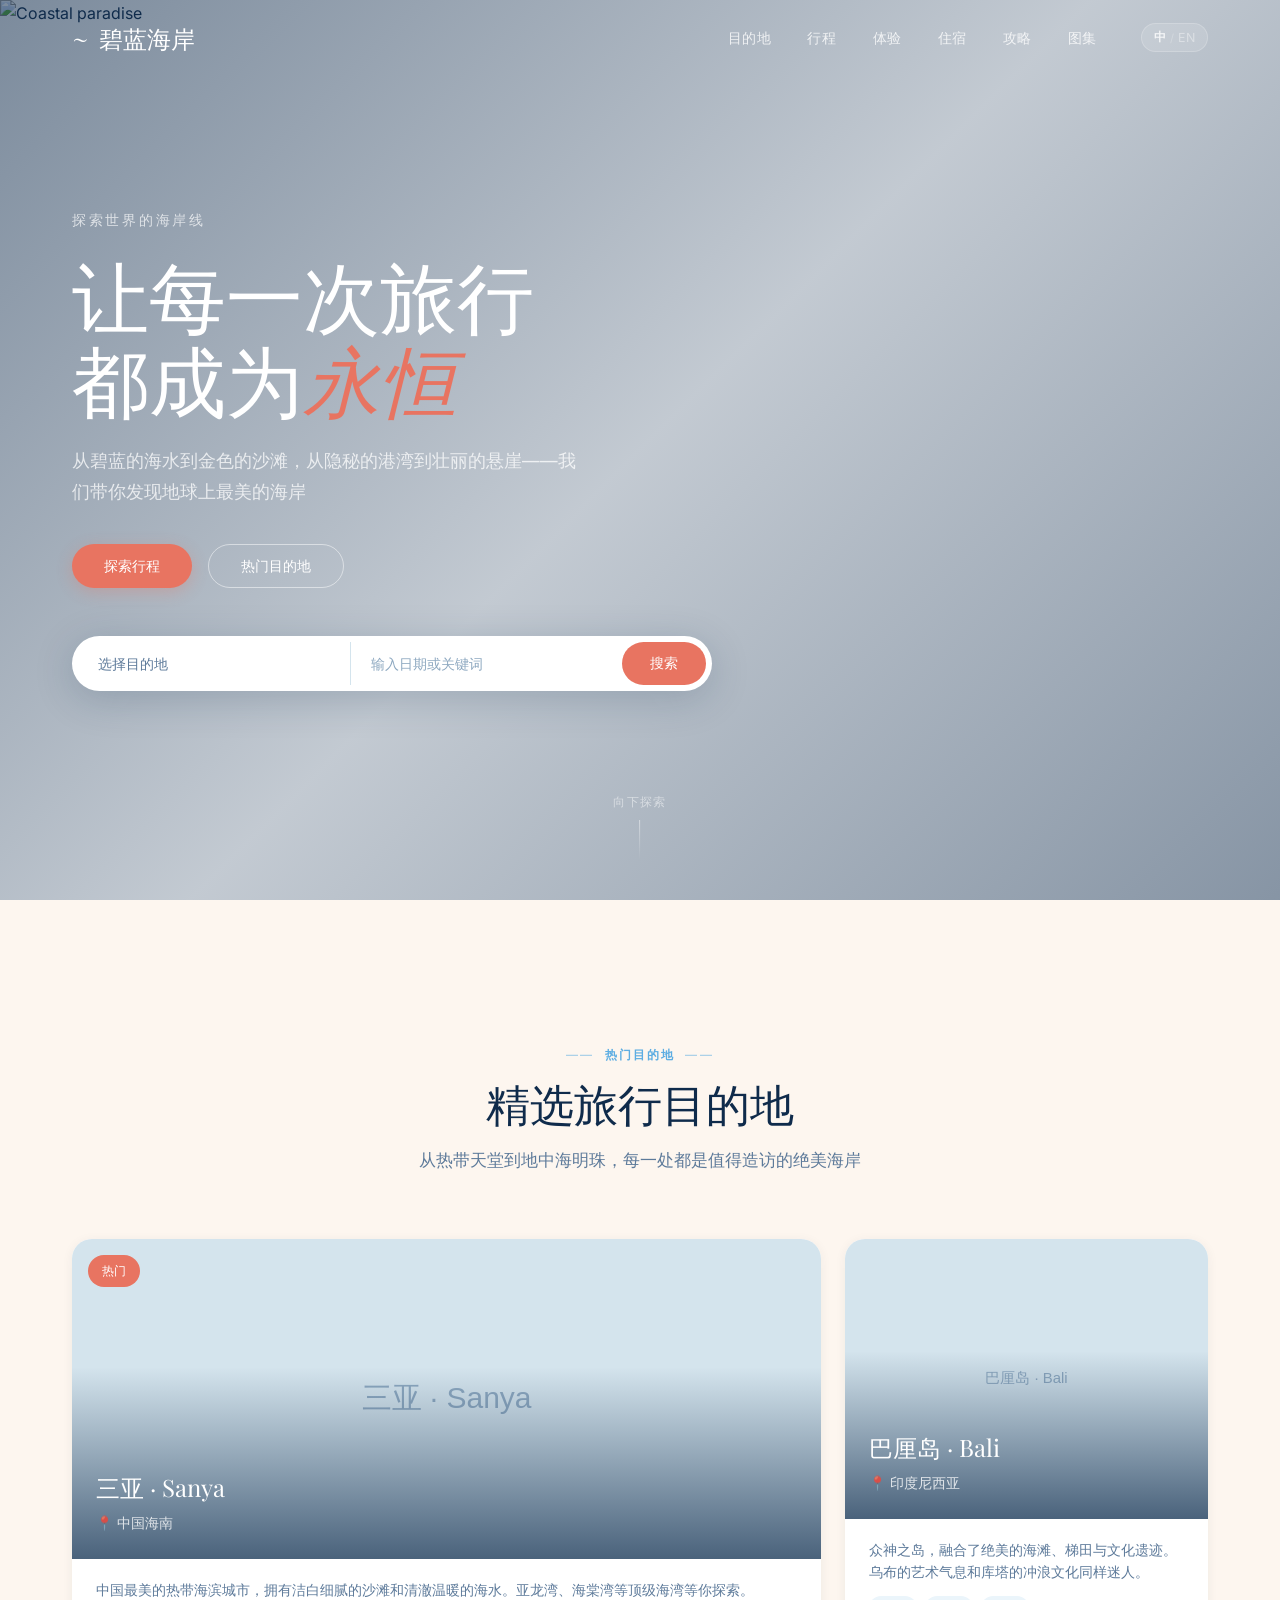
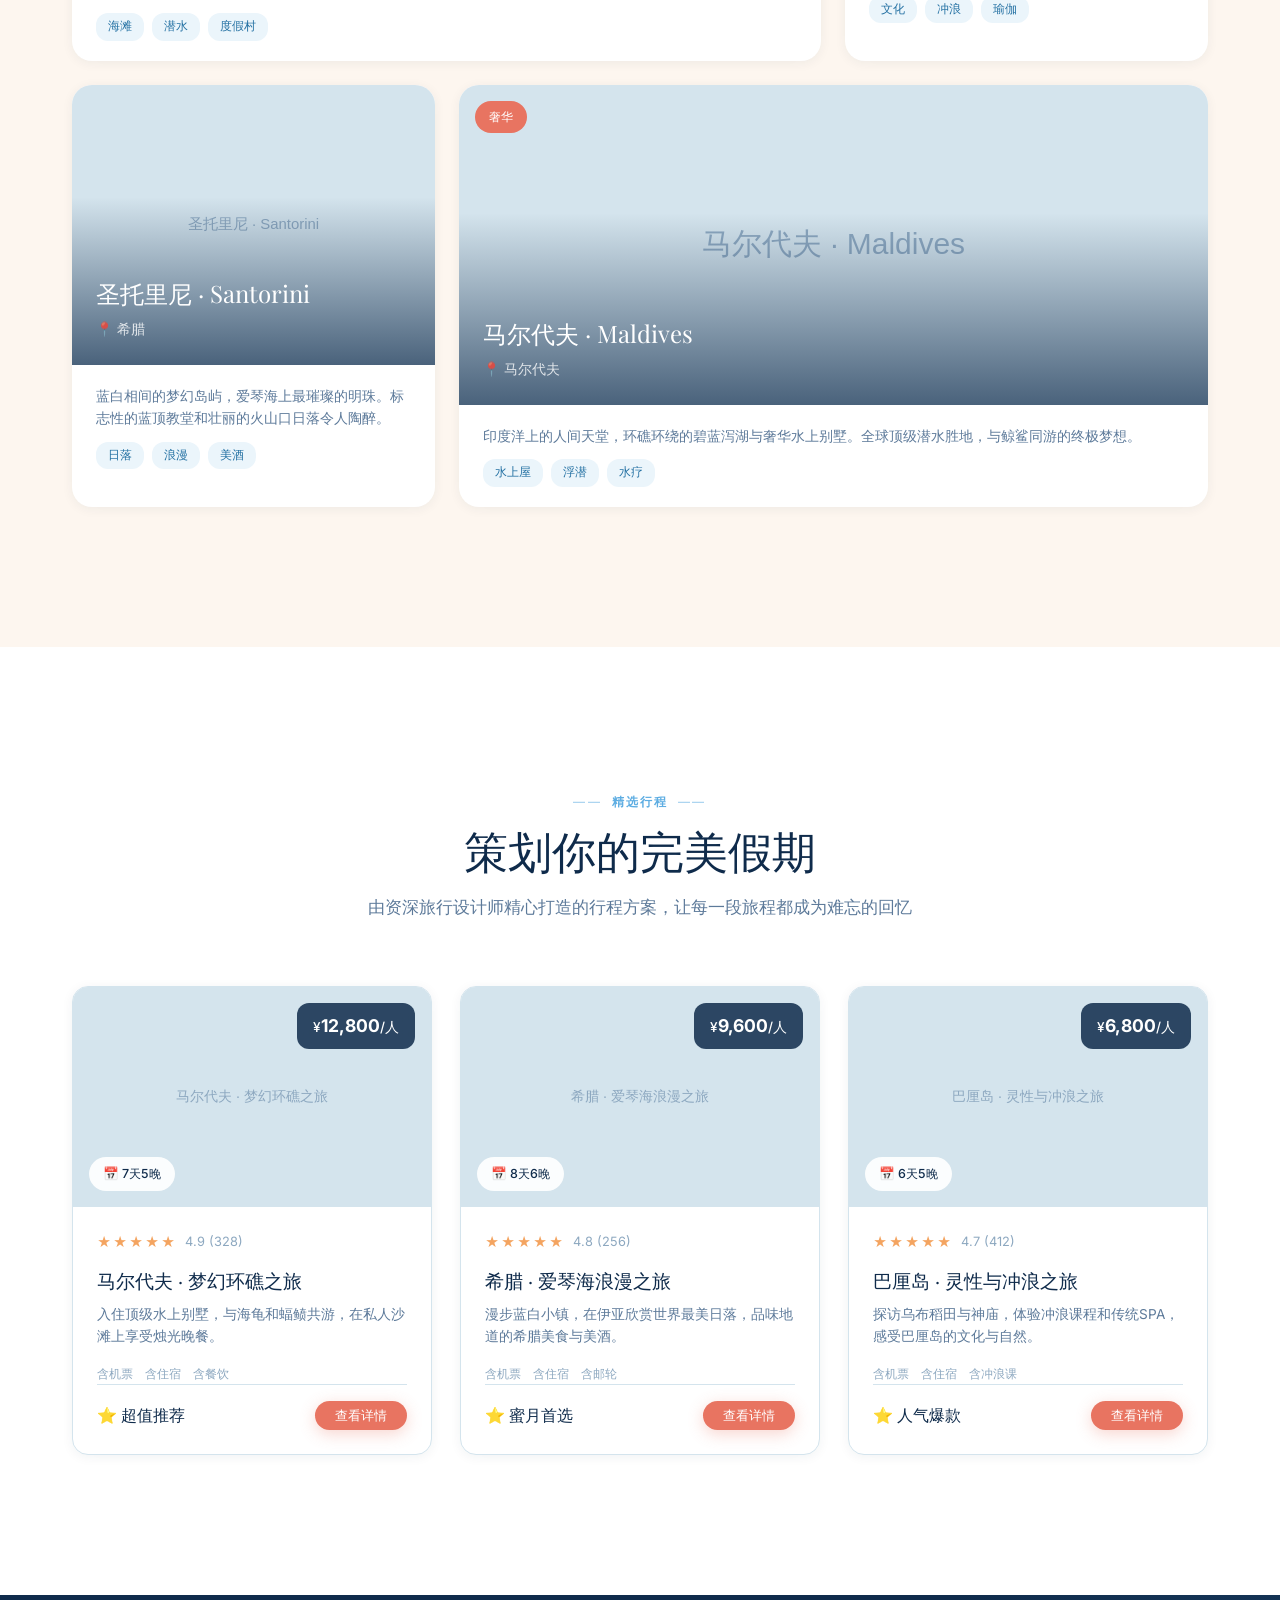
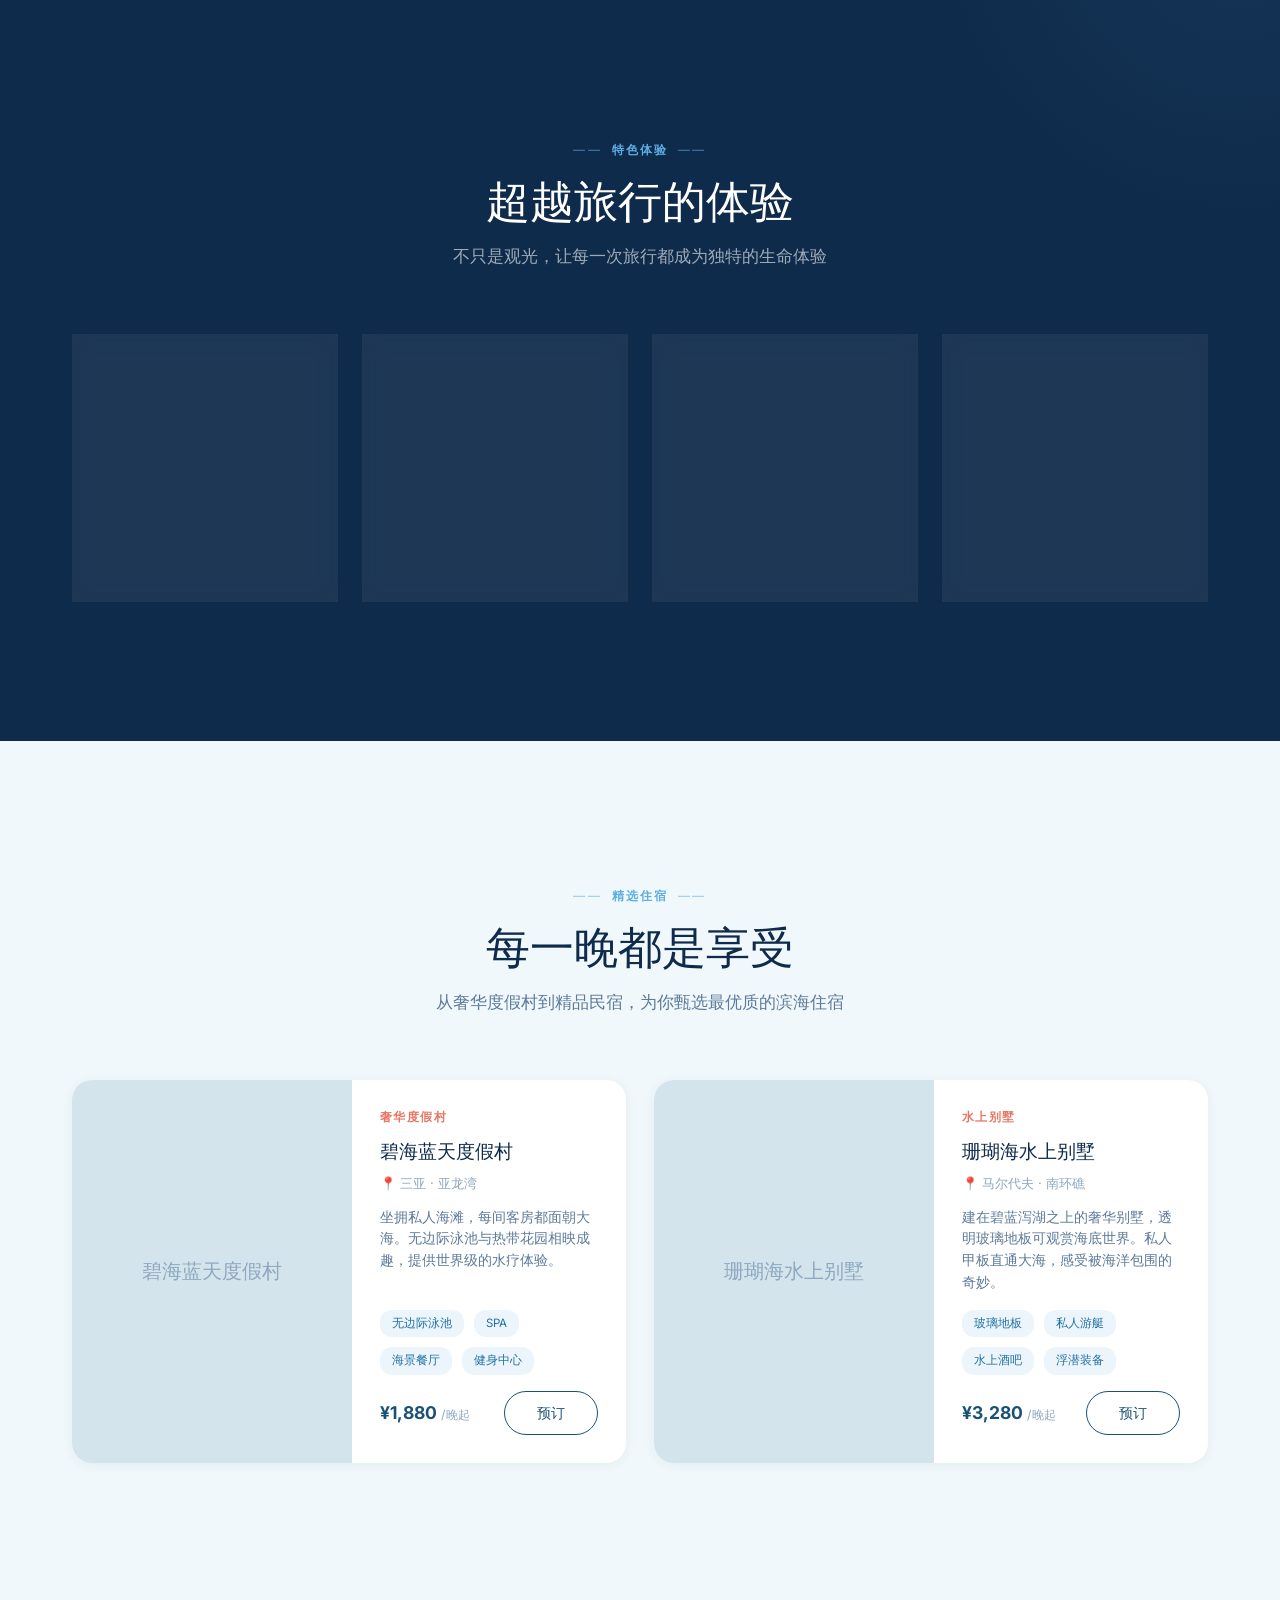
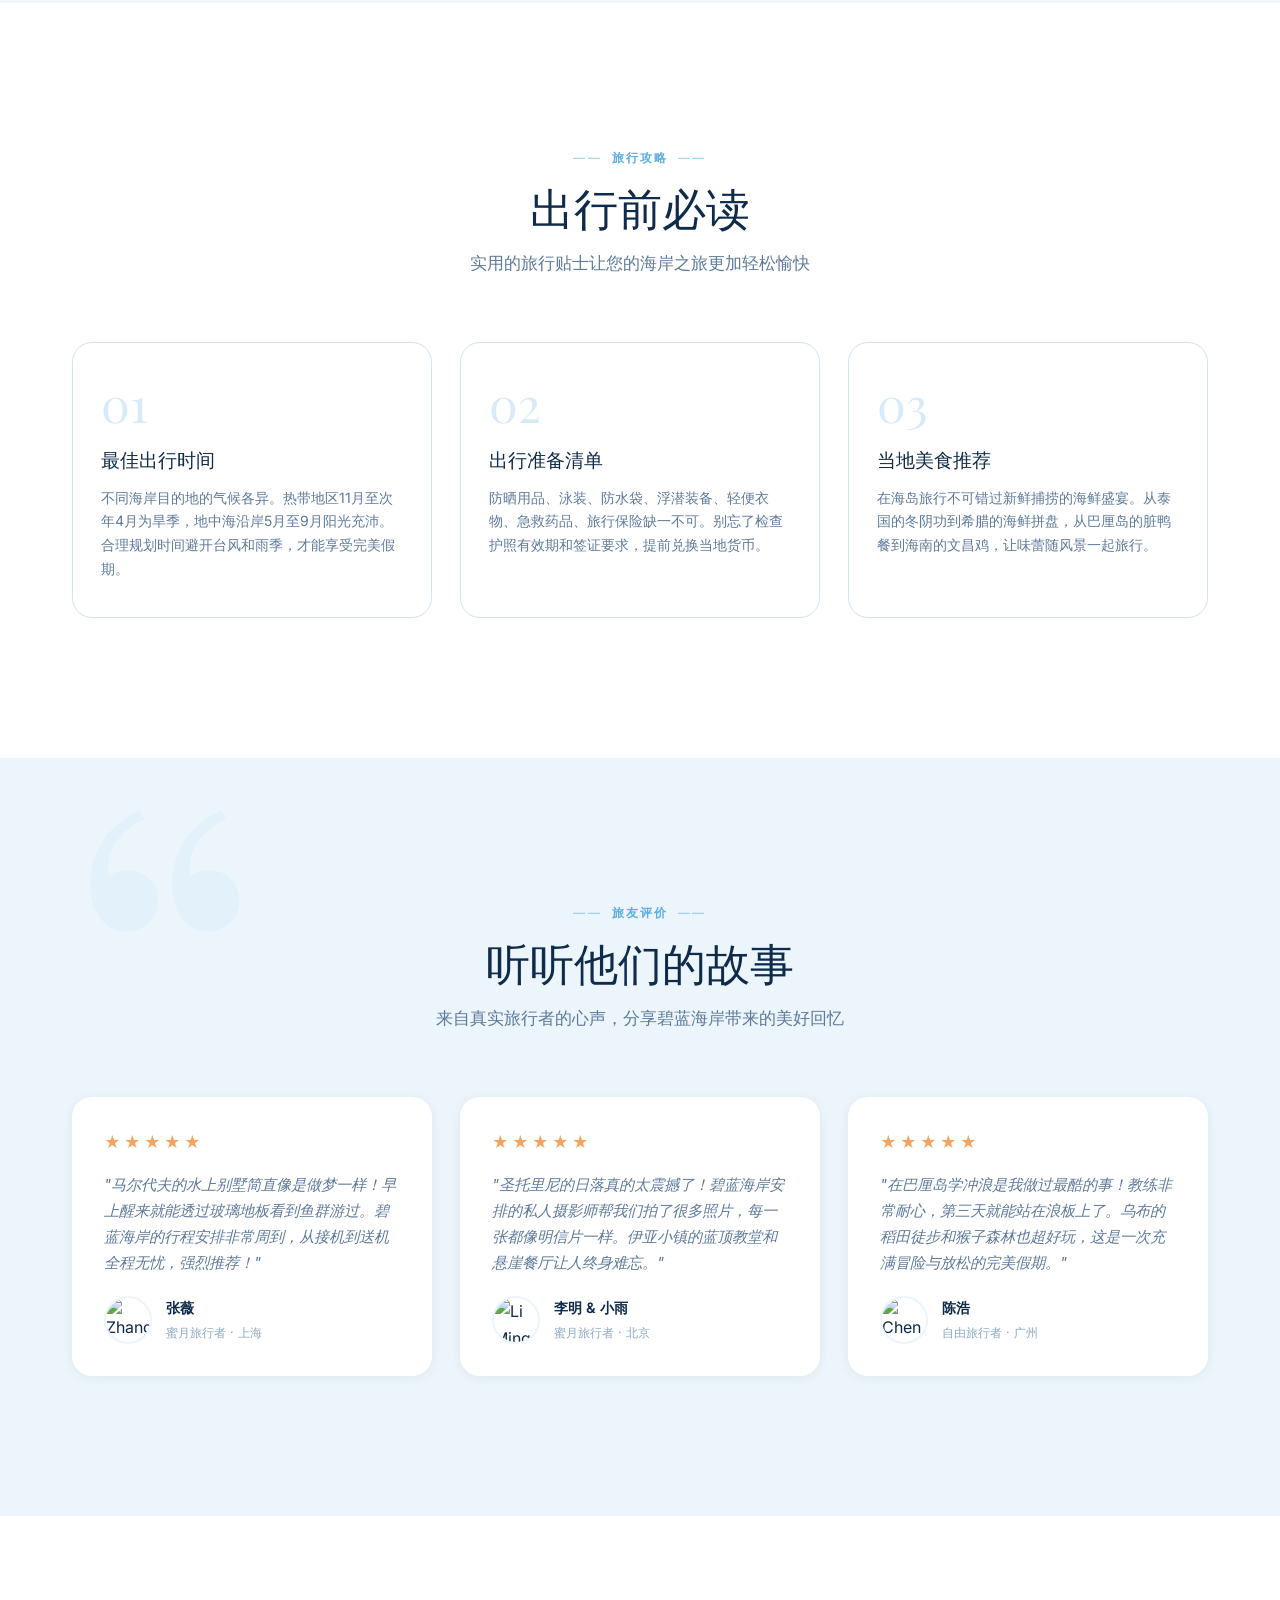
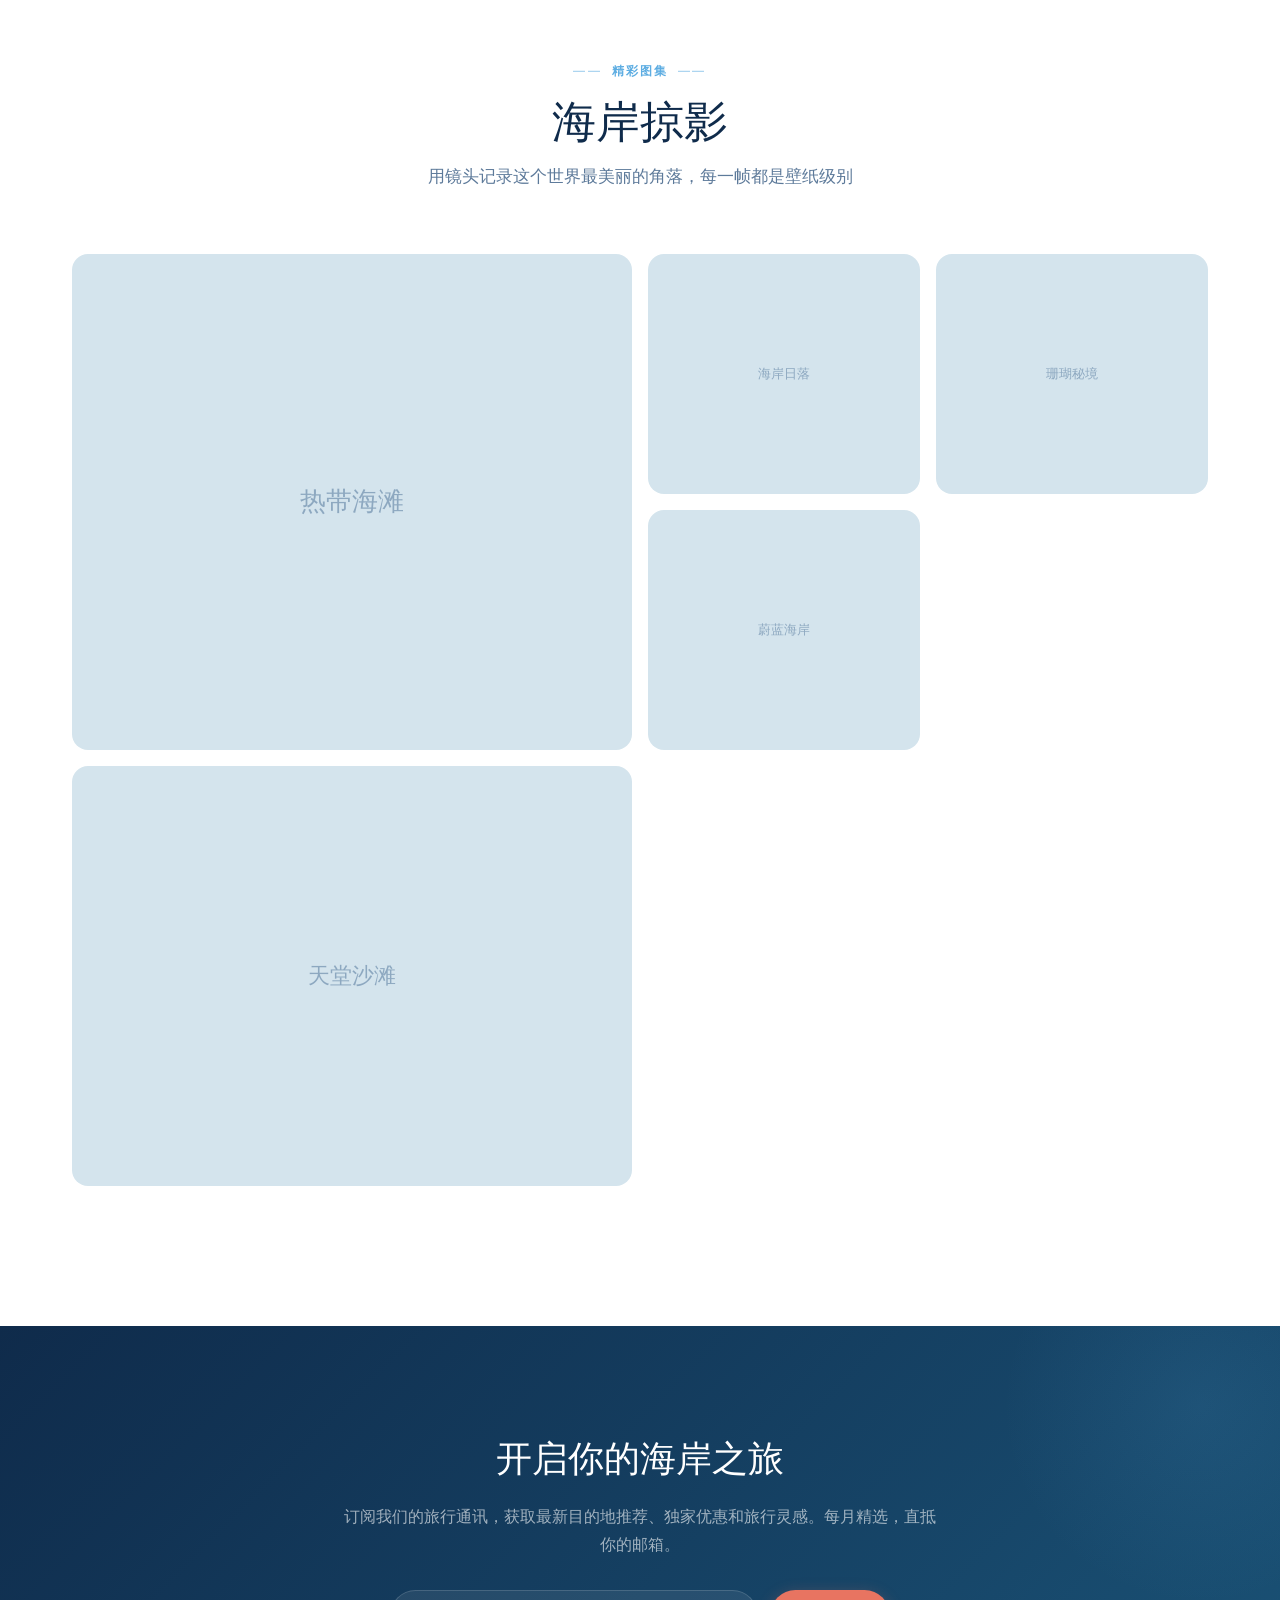
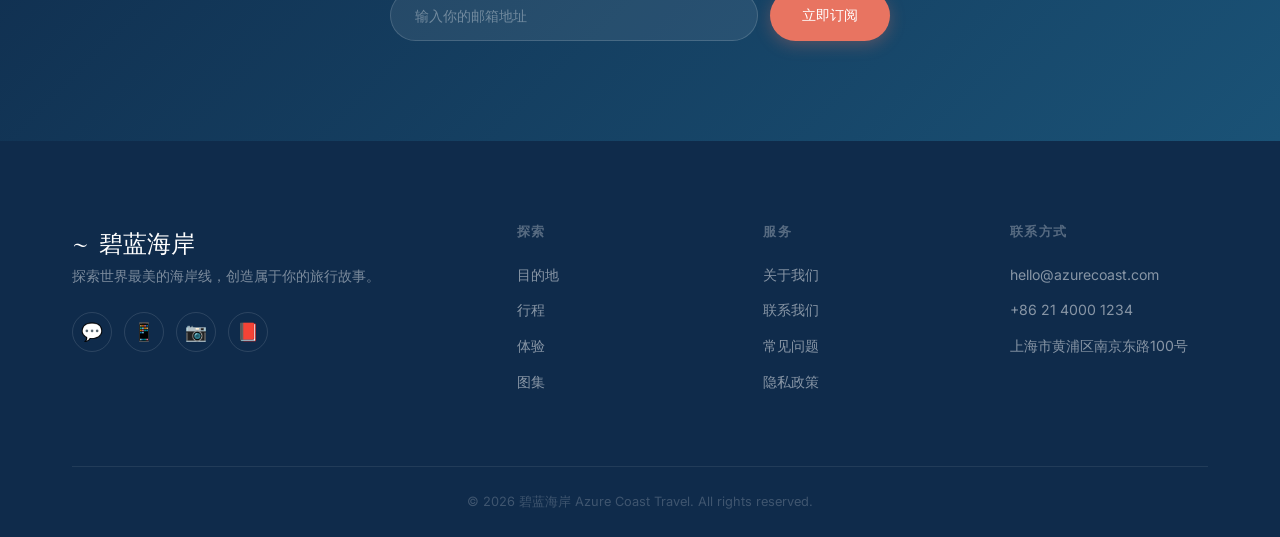
==== commit 19f65980: "Add files via upload" ====
--- a/index.html
+++ b/index.html
@@ -73,7 +73,8 @@
     <span data-i18n="scroll">向下探索</span>
     <div class="scroll-line"></div>
   </div>
-</section>
+</section>
+
 <!-- ========== DESTINATIONS ========== -->
 <section class="section destinations" id="destinations">
   <div class="container">
@@ -82,84 +83,10 @@
       <h2 class="section-title" data-i18n="dest_title">精选旅行目的地</h2>
       <p class="section-desc" data-i18n="dest_desc">从热带天堂到地中海明珠，每一处都是值得造访的绝美海岸</p>
     </div>
-    <div class="destinations-grid">
-      <div class="dest-card reveal">
-        <div class="dest-card-image">
-          <img src="https://images.unsplash.com/photo-1555400038-63f5ba517a47?w=800&q=80" alt="Sanya" loading="lazy">
-          <div class="dest-card-overlay"></div>
-          <span class="dest-card-badge" data-i18n="badge_hot">热门</span>
-          <div class="dest-card-info">
-            <h3 class="dest-card-name">三亚 · Sanya</h3>
-            <span class="dest-card-location">📍 中国海南</span>
-          </div>
-        </div>
-        <div class="dest-card-body">
-          <p class="dest-card-desc" data-i18n="dest_sanya_desc">中国最美的热带海滨城市，拥有洁白细腻的沙滩和清澈温暖的海水。亚龙湾、海棠湾等顶级海湾等你探索。</p>
-          <div class="dest-card-tags">
-            <span class="dest-tag" data-i18n="tag_beach">海滩</span>
-            <span class="dest-tag" data-i18n="tag_diving">潜水</span>
-            <span class="dest-tag" data-i18n="tag_resort">度假村</span>
-          </div>
-        </div>
-      </div>
-      <div class="dest-card reveal reveal-delay-1">
-        <div class="dest-card-image">
-          <img src="https://images.unsplash.com/photo-1537996194471-e657df975ab4?w=600&q=80" alt="Bali" loading="lazy">
-          <div class="dest-card-overlay"></div>
-          <div class="dest-card-info">
-            <h3 class="dest-card-name">巴厘岛 · Bali</h3>
-            <span class="dest-card-location">📍 印度尼西亚</span>
-          </div>
-        </div>
-        <div class="dest-card-body">
-          <p class="dest-card-desc" data-i18n="dest_bali_desc">众神之岛，融合了绝美的海滩、梯田与文化遗迹。乌布的艺术气息和库塔的冲浪文化同样迷人。</p>
-          <div class="dest-card-tags">
-            <span class="dest-tag" data-i18n="tag_culture">文化</span>
-            <span class="dest-tag" data-i18n="tag_surfing">冲浪</span>
-            <span class="dest-tag" data-i18n="tag_yoga">瑜伽</span>
-          </div>
-        </div>
-      </div>
-      <div class="dest-card reveal reveal-delay-2">
-        <div class="dest-card-image">
-          <img src="https://images.unsplash.com/photo-1570077188670-e3a8d69ac5ff?w=600&q=80" alt="Santorini" loading="lazy">
-          <div class="dest-card-overlay"></div>
-          <div class="dest-card-info">
-            <h3 class="dest-card-name">圣托里尼 · Santorini</h3>
-            <span class="dest-card-location">📍 希腊</span>
-          </div>
-        </div>
-        <div class="dest-card-body">
-          <p class="dest-card-desc" data-i18n="dest_santorini_desc">蓝白相间的梦幻岛屿，爱琴海上最璀璨的明珠。标志性的蓝顶教堂和壮丽的火山口日落令人陶醉。</p>
-          <div class="dest-card-tags">
-            <span class="dest-tag" data-i18n="tag_sunset">日落</span>
-            <span class="dest-tag" data-i18n="tag_romantic">浪漫</span>
-            <span class="dest-tag" data-i18n="tag_wine">美酒</span>
-          </div>
-        </div>
-      </div>
-      <div class="dest-card reveal">
-        <div class="dest-card-image">
-          <img src="https://images.unsplash.com/photo-1514282401047-d79a71a590e8?w=800&q=80" alt="Maldives" loading="lazy">
-          <div class="dest-card-overlay"></div>
-          <span class="dest-card-badge" data-i18n="badge_luxury">奢华</span>
-          <div class="dest-card-info">
-            <h3 class="dest-card-name">马尔代夫 · Maldives</h3>
-            <span class="dest-card-location">📍 马尔代夫</span>
-          </div>
-        </div>
-        <div class="dest-card-body">
-          <p class="dest-card-desc" data-i18n="dest_maldives_desc">印度洋上的人间天堂，环礁环绕的碧蓝泻湖与奢华水上别墅。全球顶级潜水胜地，与鲸鲨同游的终极梦想。</p>
-          <div class="dest-card-tags">
-            <span class="dest-tag" data-i18n="tag_overwater">水上屋</span>
-            <span class="dest-tag" data-i18n="tag_snorkeling">浮潜</span>
-            <span class="dest-tag" data-i18n="tag_spa">水疗</span>
-          </div>
-        </div>
-      </div>
-    </div>
-  </div>
-</section>
+    <div class="destinations-grid" id="destinationsGrid"></div>
+  </div>
+</section>
+
 <!-- ========== FEATURED TOURS ========== -->
 <section class="section featured-tours" id="tours">
   <div class="container">
@@ -168,82 +95,10 @@
       <h2 class="section-title" data-i18n="tours_title">策划你的完美假期</h2>
       <p class="section-desc" data-i18n="tours_desc">由资深旅行设计师精心打造的行程方案，让每一段旅程都成为难忘的回忆</p>
     </div>
-    <div class="tours-grid">
-      <div class="tour-card reveal">
-        <div class="tour-card-image">
-          <img src="https://images.unsplash.com/photo-1502851211256-709401b51ea7?w=600&q=80" alt="Maldives tour" loading="lazy">
-          <div class="tour-card-price">¥<span>12,800</span>/人</div>
-          <div class="tour-card-duration">📅 7天5晚</div>
-        </div>
-        <div class="tour-card-body">
-          <div class="tour-card-rating">
-            <span class="stars">★★★★★</span>
-            <span class="rating-num">4.9 (328)</span>
-          </div>
-          <h3 class="tour-card-title" data-i18n="tour_01_title">马尔代夫 · 梦幻环礁之旅</h3>
-          <p class="tour-card-desc" data-i18n="tour_01_desc">入住顶级水上别墅，与海龟和蝠鲼共游，在私人沙滩上享受烛光晚餐。</p>
-          <div class="tour-inclusions">
-            <span>✈️ 含机票</span>
-            <span>🏨 含住宿</span>
-            <span>🍽️ 含餐饮</span>
-          </div>
-          <div class="tour-card-footer">
-            <span class="tour-card-rating" style="margin:0">⭐ 超值推荐</span>
-            <a href="#" class="btn btn-primary" data-i18n="btn_detail">查看详情</a>
-          </div>
-        </div>
-      </div>
-      <div class="tour-card reveal reveal-delay-1">
-        <div class="tour-card-image">
-          <img src="https://images.unsplash.com/photo-1533104816931-20fa691ff6ca?w=600&q=80" alt="Santorini tour" loading="lazy">
-          <div class="tour-card-price">¥<span>9,600</span>/人</div>
-          <div class="tour-card-duration">📅 8天6晚</div>
-        </div>
-        <div class="tour-card-body">
-          <div class="tour-card-rating">
-            <span class="stars">★★★★★</span>
-            <span class="rating-num">4.8 (256)</span>
-          </div>
-          <h3 class="tour-card-title" data-i18n="tour_02_title">希腊 · 爱琴海浪漫之旅</h3>
-          <p class="tour-card-desc" data-i18n="tour_02_desc">漫步蓝白小镇，在伊亚欣赏世界最美日落，品味地道的希腊美食与美酒。</p>
-          <div class="tour-inclusions">
-            <span>✈️ 含机票</span>
-            <span>🏨 含住宿</span>
-            <span>🚢 含邮轮</span>
-          </div>
-          <div class="tour-card-footer">
-            <span class="tour-card-rating" style="margin:0">💑 蜜月首选</span>
-            <a href="#" class="btn btn-primary" data-i18n="btn_detail">查看详情</a>
-          </div>
-        </div>
-      </div>
-      <div class="tour-card reveal reveal-delay-2">
-        <div class="tour-card-image">
-          <img src="https://images.unsplash.com/photo-1519046904884-53103b34b1b5?w=600&q=80" alt="Bali tour" loading="lazy">
-          <div class="tour-card-price">¥<span>6,800</span>/人</div>
-          <div class="tour-card-duration">📅 6天5晚</div>
-        </div>
-        <div class="tour-card-body">
-          <div class="tour-card-rating">
-            <span class="stars">★★★★★</span>
-            <span class="rating-num">4.7 (412)</span>
-          </div>
-          <h3 class="tour-card-title" data-i18n="tour_03_title">巴厘岛 · 灵性与冲浪之旅</h3>
-          <p class="tour-card-desc" data-i18n="tour_03_desc">探访乌布稻田与神庙，体验冲浪课程和传统SPA，感受巴厘岛的文化与自然。</p>
-          <div class="tour-inclusions">
-            <span>✈️ 含机票</span>
-            <span>🏨 含住宿</span>
-            <span>🏄 含冲浪课</span>
-          </div>
-          <div class="tour-card-footer">
-            <span class="tour-card-rating" style="margin:0">🔥 人气爆款</span>
-            <a href="#" class="btn btn-primary" data-i18n="btn_detail">查看详情</a>
-          </div>
-        </div>
-      </div>
-    </div>
-  </div>
-</section>
+    <div class="tours-grid" id="toursGrid"></div>
+  </div>
+</section>
+
 <!-- ========== EXPERIENCES ========== -->
 <section class="section experiences" id="experiences">
   <div class="container">
@@ -285,52 +140,10 @@
       <h2 class="section-title" data-i18n="hotels_title">每一晚都是享受</h2>
       <p class="section-desc" data-i18n="hotels_desc">从奢华度假村到精品民宿，为你甄选最优质的滨海住宿</p>
     </div>
-    <div class="accomm-grid">
-      <div class="accomm-card reveal">
-        <div class="accomm-image">
-          <img src="https://images.unsplash.com/photo-1520250497591-112f2f40a3f4?w=600&q=80" alt="Luxury resort" loading="lazy">
-        </div>
-        <div class="accomm-body">
-          <span class="accomm-type" data-i18n="type_luxury">奢华度假村</span>
-          <h3 class="accomm-name" data-i18n="hotel_01_name">碧海蓝天度假村</h3>
-          <span class="accomm-location" data-i18n="hotel_01_loc">📍 三亚 · 亚龙湾</span>
-          <p class="accomm-desc" data-i18n="hotel_01_desc">坐拥私人海滩，每间客房都面朝大海。无边际泳池与热带花园相映成趣，提供世界级的水疗体验。</p>
-          <div class="accomm-amenities">
-            <span class="amenity">🏊 无边际泳池</span>
-            <span class="amenity">💆 SPA</span>
-            <span class="amenity">🍽️ 海景餐厅</span>
-            <span class="amenity">🏋️ 健身中心</span>
-          </div>
-          <div class="accomm-footer">
-            <span class="accomm-price">¥1,880 <small>/晚起</small></span>
-            <a href="#" class="btn btn-outline-dark" data-i18n="btn_book">预订</a>
-          </div>
-        </div>
-      </div>
-      <div class="accomm-card reveal reveal-delay-1">
-        <div class="accomm-image">
-          <img src="https://images.unsplash.com/photo-1571896349842-33c89424de2d?w=600&q=80" alt="Overwater villa" loading="lazy">
-        </div>
-        <div class="accomm-body">
-          <span class="accomm-type" data-i18n="type_overwater">水上别墅</span>
-          <h3 class="accomm-name" data-i18n="hotel_02_name">珊瑚海水上别墅</h3>
-          <span class="accomm-location" data-i18n="hotel_02_loc">📍 马尔代夫 · 南环礁</span>
-          <p class="accomm-desc" data-i18n="hotel_02_desc">建在碧蓝泻湖之上的奢华别墅，透明玻璃地板可观赏海底世界。私人甲板直通大海，感受被海洋包围的奇妙。</p>
-          <div class="accomm-amenities">
-            <span class="amenity">🪟 玻璃地板</span>
-            <span class="amenity">🛥️ 私人游艇</span>
-            <span class="amenity">🍸 水上酒吧</span>
-            <span class="amenity">🤿 浮潜装备</span>
-          </div>
-          <div class="accomm-footer">
-            <span class="accomm-price">¥3,280 <small>/晚起</small></span>
-            <a href="#" class="btn btn-outline-dark" data-i18n="btn_book">预订</a>
-          </div>
-        </div>
-      </div>
-    </div>
-  </div>
-</section>
+    <div class="accomm-grid" id="accommGrid"></div>
+  </div>
+</section>
+
 <!-- ========== TRAVEL GUIDE ========== -->
 <section class="section travel-guide" id="guide">
   <div class="container">
@@ -409,7 +222,8 @@
       </div>
     </div>
   </div>
-</section>
+</section>
+
 <!-- ========== GALLERY ========== -->
 <section class="section gallery" id="gallery">
   <div class="container">
@@ -418,28 +232,7 @@
       <h2 class="section-title" data-i18n="gallery_title">海岸掠影</h2>
       <p class="section-desc" data-i18n="gallery_desc">用镜头记录这个世界最美丽的角落，每一帧都是壁纸级别</p>
     </div>
-    <div class="gallery-grid">
-      <div class="gallery-item reveal">
-        <img src="https://images.unsplash.com/photo-1505228395891-9a51e7e86bf6?w=800&q=80" alt="Tropical beach" loading="lazy">
-        <div class="gallery-item-overlay"><span data-i18n="gallery_01">热带海滩</span></div>
-      </div>
-      <div class="gallery-item reveal reveal-delay-1">
-        <img src="https://images.unsplash.com/photo-1502780401007-492f44d5cf87?w=400&q=80" alt="Sunset coast" loading="lazy">
-        <div class="gallery-item-overlay"><span data-i18n="gallery_02">海岸日落</span></div>
-      </div>
-      <div class="gallery-item reveal reveal-delay-1">
-        <img src="https://images.unsplash.com/photo-1505228395891-9a51e7e86bf6?w=400&q=80" alt="Coral reef" loading="lazy">
-        <div class="gallery-item-overlay"><span data-i18n="gallery_03">珊瑚秘境</span></div>
-      </div>
-      <div class="gallery-item reveal">
-        <img src="https://images.unsplash.com/photo-1502780401007-492f44d5cf87?w=400&q=80" alt="Ocean view" loading="lazy">
-        <div class="gallery-item-overlay"><span data-i18n="gallery_04">蔚蓝海岸</span></div>
-      </div>
-      <div class="gallery-item reveal">
-        <img src="https://images.unsplash.com/photo-1505228395891-9a51e7e86bf6?w=800&q=80" alt="Beach paradise" loading="lazy">
-        <div class="gallery-item-overlay"><span data-i18n="gallery_05">天堂沙滩</span></div>
-      </div>
-    </div>
+    <div class="gallery-grid" id="galleryGrid"></div>
   </div>
 </section>
 
@@ -503,4 +296,4 @@
 
 <script src="js/script.js"></script>
 </body>
-</html>
+</html>
